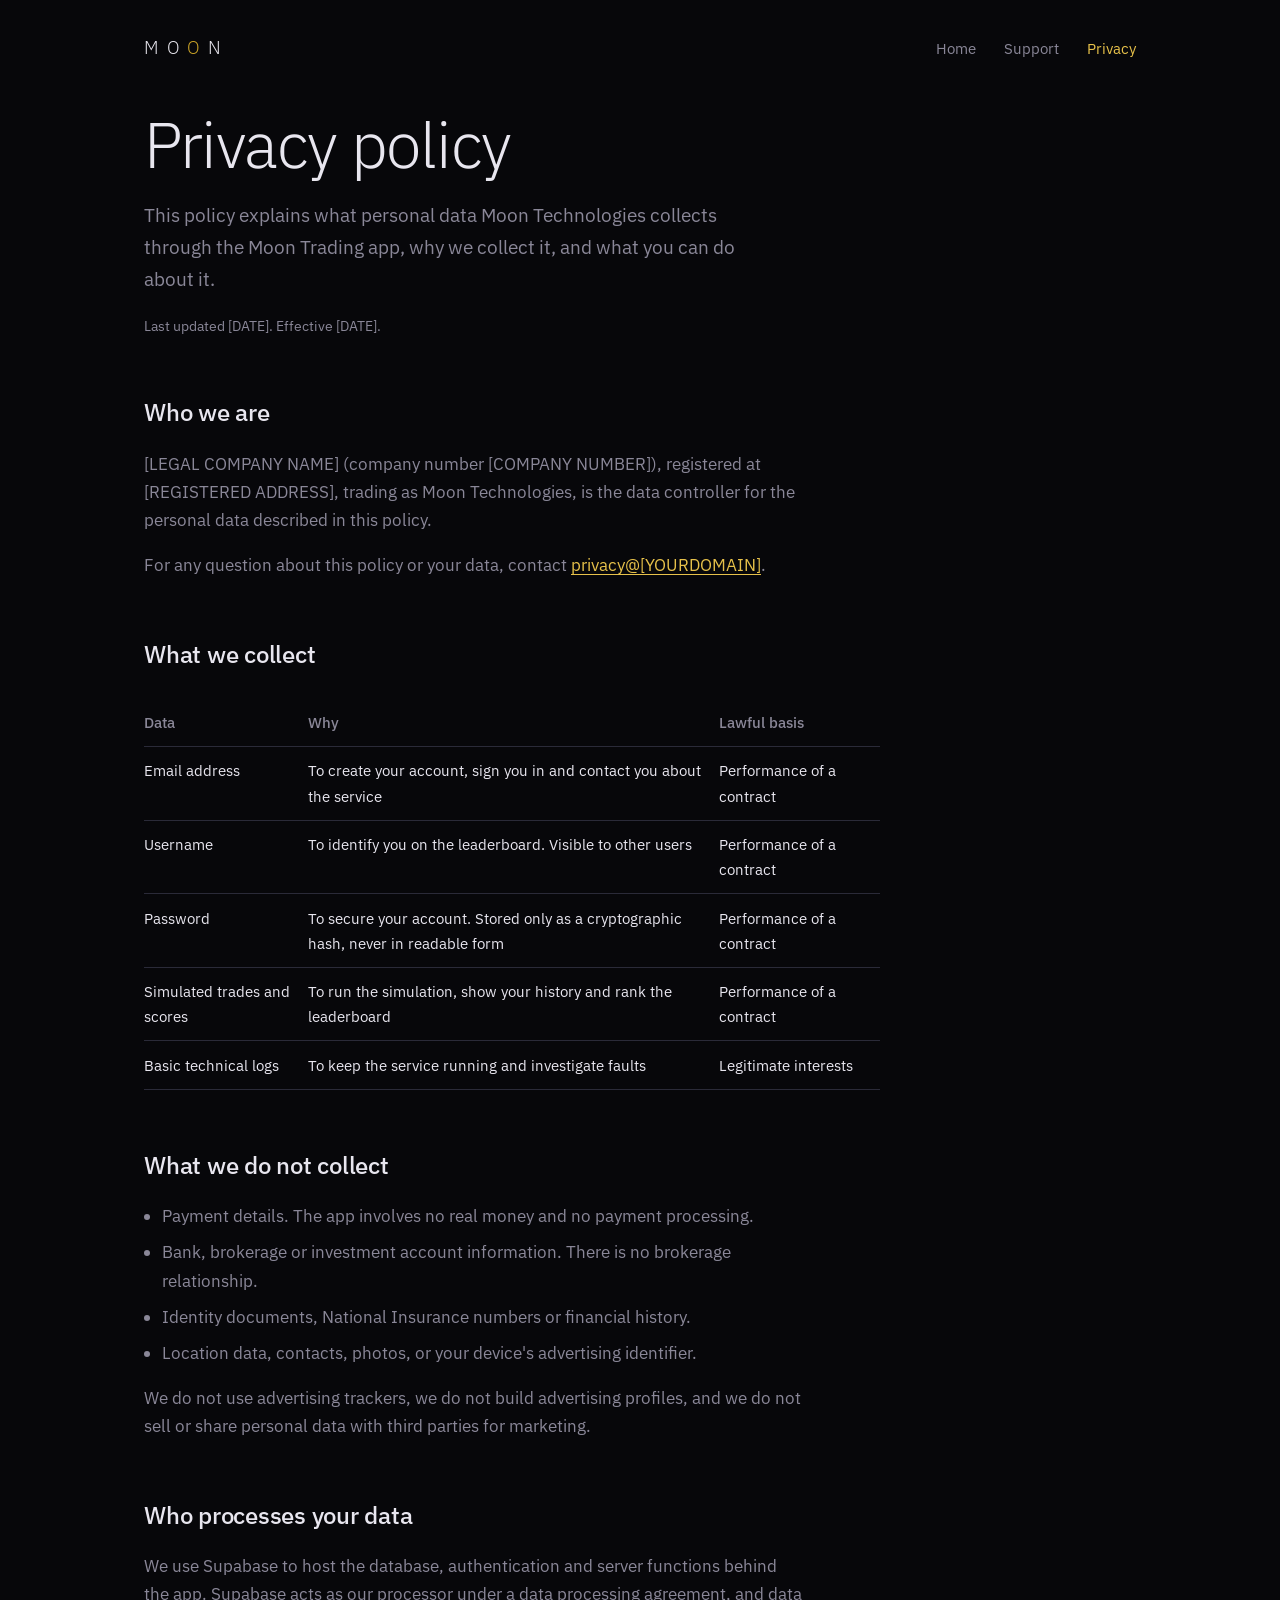
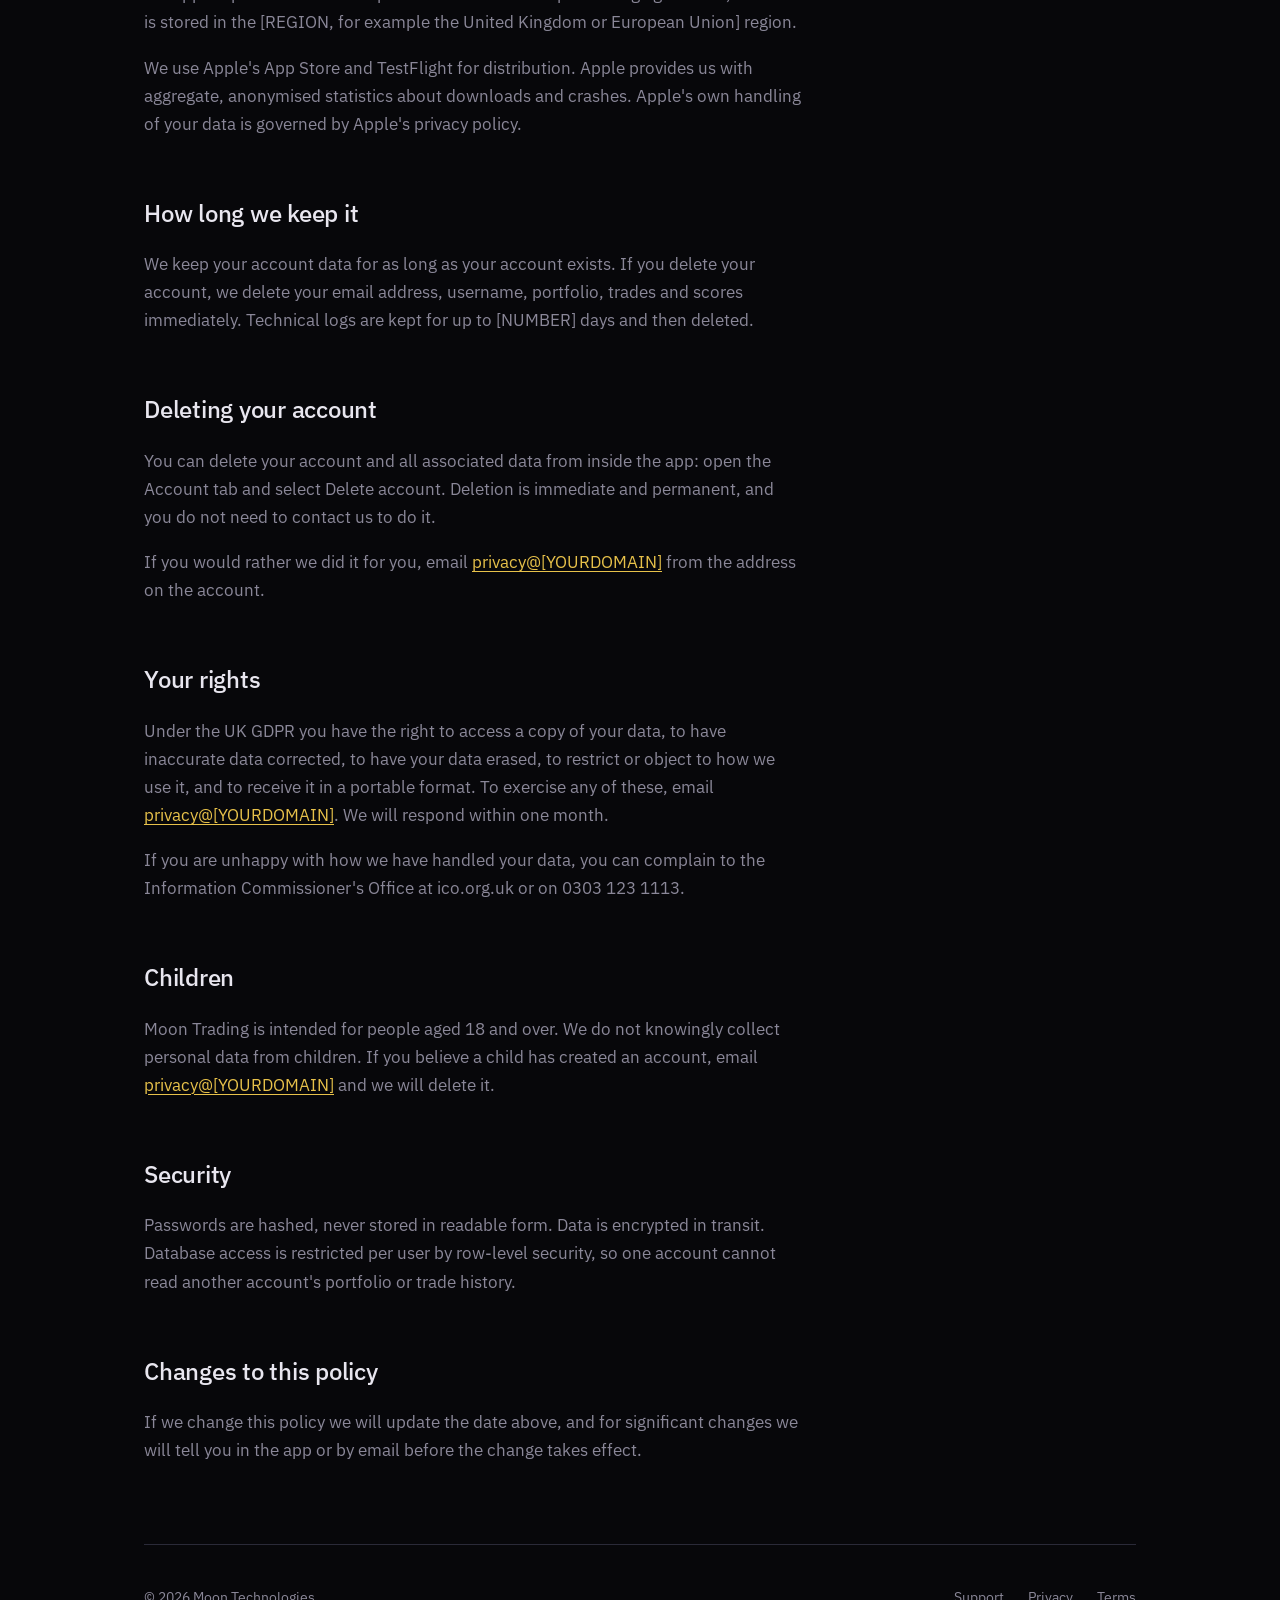
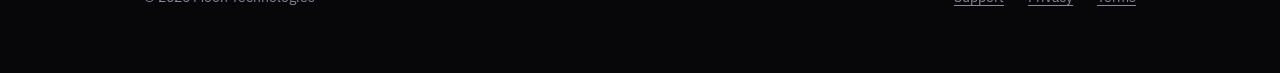
==== privacy.html @ 6a621fe6 "Add files via upload" ====
<!DOCTYPE html>
<html lang="en-GB">
<head>
<meta charset="utf-8">
<meta name="viewport" content="width=device-width, initial-scale=1">
<title>Privacy policy | Moon Technologies</title>
<meta name="description" content="How Moon Technologies collects, uses and stores personal data in the Moon Trading app.">
<link rel="preconnect" href="https://fonts.googleapis.com">
<link rel="preconnect" href="https://fonts.gstatic.com" crossorigin>
<link href="https://fonts.googleapis.com/css2?family=IBM+Plex+Mono:wght@400;600&family=IBM+Plex+Sans:wght@300;400;500;600&display=swap" rel="stylesheet">
<link rel="stylesheet" href="styles.css">
</head>
<body>
<div class="shell">

<header class="site">
  <a class="wordmark" href="/">MO<span>O</span>N</a>
  <nav class="site">
    <a href="/">Home</a>
    <a href="/support.html">Support</a>
    <a href="/privacy.html" aria-current="page">Privacy</a>
  </nav>
</header>

<main class="legal">
  <h1>Privacy policy</h1>
  <p class="lead">This policy explains what personal data Moon Technologies collects through the Moon Trading app, why we collect it, and what you can do about it.</p>
  <p class="small">Last updated [DATE]. Effective [DATE].</p>

  <h2>Who we are</h2>
  <p>[LEGAL COMPANY NAME] (company number [COMPANY NUMBER]), registered at [REGISTERED ADDRESS], trading as Moon Technologies, is the data controller for the personal data described in this policy.</p>
  <p>For any question about this policy or your data, contact <a href="mailto:privacy@[YOURDOMAIN]">privacy@[YOURDOMAIN]</a>.</p>

  <h2>What we collect</h2>
  <table class="data">
    <thead><tr><th scope="col">Data</th><th scope="col">Why</th><th scope="col">Lawful basis</th></tr></thead>
    <tbody>
      <tr><td>Email address</td><td>To create your account, sign you in and contact you about the service</td><td>Performance of a contract</td></tr>
      <tr><td>Username</td><td>To identify you on the leaderboard. Visible to other users</td><td>Performance of a contract</td></tr>
      <tr><td>Password</td><td>To secure your account. Stored only as a cryptographic hash, never in readable form</td><td>Performance of a contract</td></tr>
      <tr><td>Simulated trades and scores</td><td>To run the simulation, show your history and rank the leaderboard</td><td>Performance of a contract</td></tr>
      <tr><td>Basic technical logs</td><td>To keep the service running and investigate faults</td><td>Legitimate interests</td></tr>
    </tbody>
  </table>

  <h2>What we do not collect</h2>
  <ul>
    <li>Payment details. The app involves no real money and no payment processing.</li>
    <li>Bank, brokerage or investment account information. There is no brokerage relationship.</li>
    <li>Identity documents, National Insurance numbers or financial history.</li>
    <li>Location data, contacts, photos, or your device's advertising identifier.</li>
  </ul>
  <p>We do not use advertising trackers, we do not build advertising profiles, and we do not sell or share personal data with third parties for marketing.</p>

  <h2>Who processes your data</h2>
  <p>We use Supabase to host the database, authentication and server functions behind the app. Supabase acts as our processor under a data processing agreement, and data is stored in the [REGION, for example the United Kingdom or European Union] region.</p>
  <p>We use Apple's App Store and TestFlight for distribution. Apple provides us with aggregate, anonymised statistics about downloads and crashes. Apple's own handling of your data is governed by Apple's privacy policy.</p>

  <h2>How long we keep it</h2>
  <p>We keep your account data for as long as your account exists. If you delete your account, we delete your email address, username, portfolio, trades and scores immediately. Technical logs are kept for up to [NUMBER] days and then deleted.</p>

  <h2>Deleting your account</h2>
  <p>You can delete your account and all associated data from inside the app: open the Account tab and select Delete account. Deletion is immediate and permanent, and you do not need to contact us to do it.</p>
  <p>If you would rather we did it for you, email <a href="mailto:privacy@[YOURDOMAIN]">privacy@[YOURDOMAIN]</a> from the address on the account.</p>

  <h2>Your rights</h2>
  <p>Under the UK GDPR you have the right to access a copy of your data, to have inaccurate data corrected, to have your data erased, to restrict or object to how we use it, and to receive it in a portable format. To exercise any of these, email <a href="mailto:privacy@[YOURDOMAIN]">privacy@[YOURDOMAIN]</a>. We will respond within one month.</p>
  <p>If you are unhappy with how we have handled your data, you can complain to the Information Commissioner's Office at ico.org.uk or on 0303 123 1113.</p>

  <h2>Children</h2>
  <p>Moon Trading is intended for people aged 18 and over. We do not knowingly collect personal data from children. If you believe a child has created an account, email <a href="mailto:privacy@[YOURDOMAIN]">privacy@[YOURDOMAIN]</a> and we will delete it.</p>

  <h2>Security</h2>
  <p>Passwords are hashed, never stored in readable form. Data is encrypted in transit. Database access is restricted per user by row-level security, so one account cannot read another account's portfolio or trade history.</p>

  <h2>Changes to this policy</h2>
  <p>If we change this policy we will update the date above, and for significant changes we will tell you in the app or by email before the change takes effect.</p>
</main>

<footer class="site">
  <div>&copy; 2026 Moon Technologies</div>
  <nav>
    <a href="/support.html">Support</a>
    <a href="/privacy.html">Privacy</a>
    <a href="/terms.html">Terms</a>
  </nav>
</footer>

</div>
</body>
</html>
---- styles.css ----
:root {
  --void: #07070A;
  --crust: #101018;
  --regolith: #1A1A24;
  --rim: #2A2A38;
  --dust: #8A8798;
  --chalk: #E8E6EF;
  --gold: #C9A227;
  --gold-bright: #E7C14A;
  --warning: #B5482F;
  --measure: 66ch;
}

*, *::before, *::after { box-sizing: border-box; }

html { -webkit-text-size-adjust: 100%; }

body {
  margin: 0;
  background: var(--void);
  color: var(--chalk);
  font-family: 'IBM Plex Sans', system-ui, sans-serif;
  font-size: 17px;
  line-height: 1.65;
  -webkit-font-smoothing: antialiased;
}

.shell { width: min(100% - 3rem, 62rem); margin-inline: auto; }

a { color: var(--gold-bright); text-decoration-thickness: 1px; text-underline-offset: 3px; }
a:hover { color: var(--chalk); }
a:focus-visible, button:focus-visible, input:focus-visible {
  outline: 2px solid var(--gold-bright);
  outline-offset: 3px;
}

header.site {
  display: flex;
  align-items: baseline;
  justify-content: space-between;
  gap: 2rem;
  padding: 2rem 0 3rem;
  flex-wrap: wrap;
}

.wordmark {
  font-weight: 300;
  font-size: 1.15rem;
  letter-spacing: 0.42em;
  color: var(--chalk);
  text-decoration: none;
}
.wordmark span { color: var(--gold); }

nav.site { display: flex; gap: 1.75rem; font-size: 0.95rem; }
nav.site a { color: var(--dust); text-decoration: none; }
nav.site a:hover, nav.site a[aria-current='page'] { color: var(--gold-bright); }

h1 {
  font-weight: 300;
  font-size: clamp(2.4rem, 6vw, 4rem);
  line-height: 1.08;
  letter-spacing: -0.02em;
  margin: 0 0 1.25rem;
  max-width: 18ch;
}

h2 {
  font-weight: 500;
  font-size: 1.5rem;
  letter-spacing: -0.01em;
  margin: 3.5rem 0 1rem;
  max-width: 30ch;
}

h3 { font-weight: 600; font-size: 1.05rem; margin: 2rem 0 0.5rem; }

p, li { max-width: var(--measure); color: var(--chalk); }
p.lead { font-size: 1.2rem; color: var(--dust); max-width: 54ch; }
.muted { color: var(--dust); }
.small { font-size: 0.9rem; }

.demo {
  display: grid;
  grid-template-columns: minmax(0, 15rem) minmax(0, 1fr);
  gap: 3rem;
  align-items: center;
  padding: 3rem 0 3.5rem;
  border-top: 1px solid var(--rim);
  border-bottom: 1px solid var(--rim);
  margin: 3rem 0;
}
@media (max-width: 44rem) { .demo { grid-template-columns: 1fr; gap: 2rem; } }

.disc-wrap { position: relative; width: 100%; max-width: 15rem; }
.disc-readout {
  position: absolute; inset: 0;
  display: grid; place-content: center;
  font-family: 'IBM Plex Mono', ui-monospace, monospace;
  color: var(--void);
  pointer-events: none;
}
.disc-score { font-size: 2.9rem; font-weight: 600; line-height: 1; }
.disc-unit { font-size: 0.7rem; opacity: 0.6; text-align: center; margin-top: 0.2rem; }

.verdict { font-size: 1.35rem; font-weight: 400; margin: 0 0 0.5rem; }
.reason { color: var(--dust); margin: 0 0 1.75rem; max-width: 44ch; }

label.control { display: block; color: var(--dust); font-size: 0.95rem; margin-bottom: 0.6rem; }
label.control b { color: var(--chalk); font-family: 'IBM Plex Mono', monospace; font-weight: 600; }

input[type='range'] {
  width: min(100%, 26rem);
  accent-color: var(--gold);
  height: 1.75rem;
}

.facts { display: grid; gap: 2.5rem; grid-template-columns: repeat(auto-fit, minmax(15rem, 1fr)); margin: 2.5rem 0; }
.facts p { margin: 0.35rem 0 0; color: var(--dust); font-size: 0.97rem; }
.facts h3 { margin: 0; color: var(--chalk); }

dl.meta { display: grid; grid-template-columns: max-content 1fr; gap: 0.5rem 2rem; margin: 1.5rem 0; }
dl.meta dt { color: var(--dust); }
dl.meta dd { margin: 0; font-family: 'IBM Plex Mono', monospace; font-size: 0.95rem; }

table.data { border-collapse: collapse; width: 100%; max-width: 46rem; margin: 1.5rem 0; font-size: 0.95rem; }
table.data th, table.data td { text-align: left; padding: 0.7rem 1rem 0.7rem 0; border-bottom: 1px solid var(--rim); vertical-align: top; }
table.data th { color: var(--dust); font-weight: 500; }

.callout {
  border-left: 2px solid var(--gold);
  padding: 0.25rem 0 0.25rem 1.25rem;
  margin: 2rem 0;
}

footer.site {
  border-top: 1px solid var(--rim);
  margin-top: 5rem;
  padding: 2.5rem 0 4rem;
  color: var(--dust);
  font-size: 0.9rem;
  display: flex;
  justify-content: space-between;
  gap: 2rem;
  flex-wrap: wrap;
}
footer.site a { color: var(--dust); }
footer.site nav { display: flex; gap: 1.5rem; }

.legal p, .legal li { color: var(--dust); }
.legal h2 { color: var(--chalk); }
.legal ul { padding-left: 1.1rem; }
.legal li { margin-bottom: 0.5rem; }

@media (prefers-reduced-motion: reduce) {
  * { transition: none !important; animation: none !important; }
}
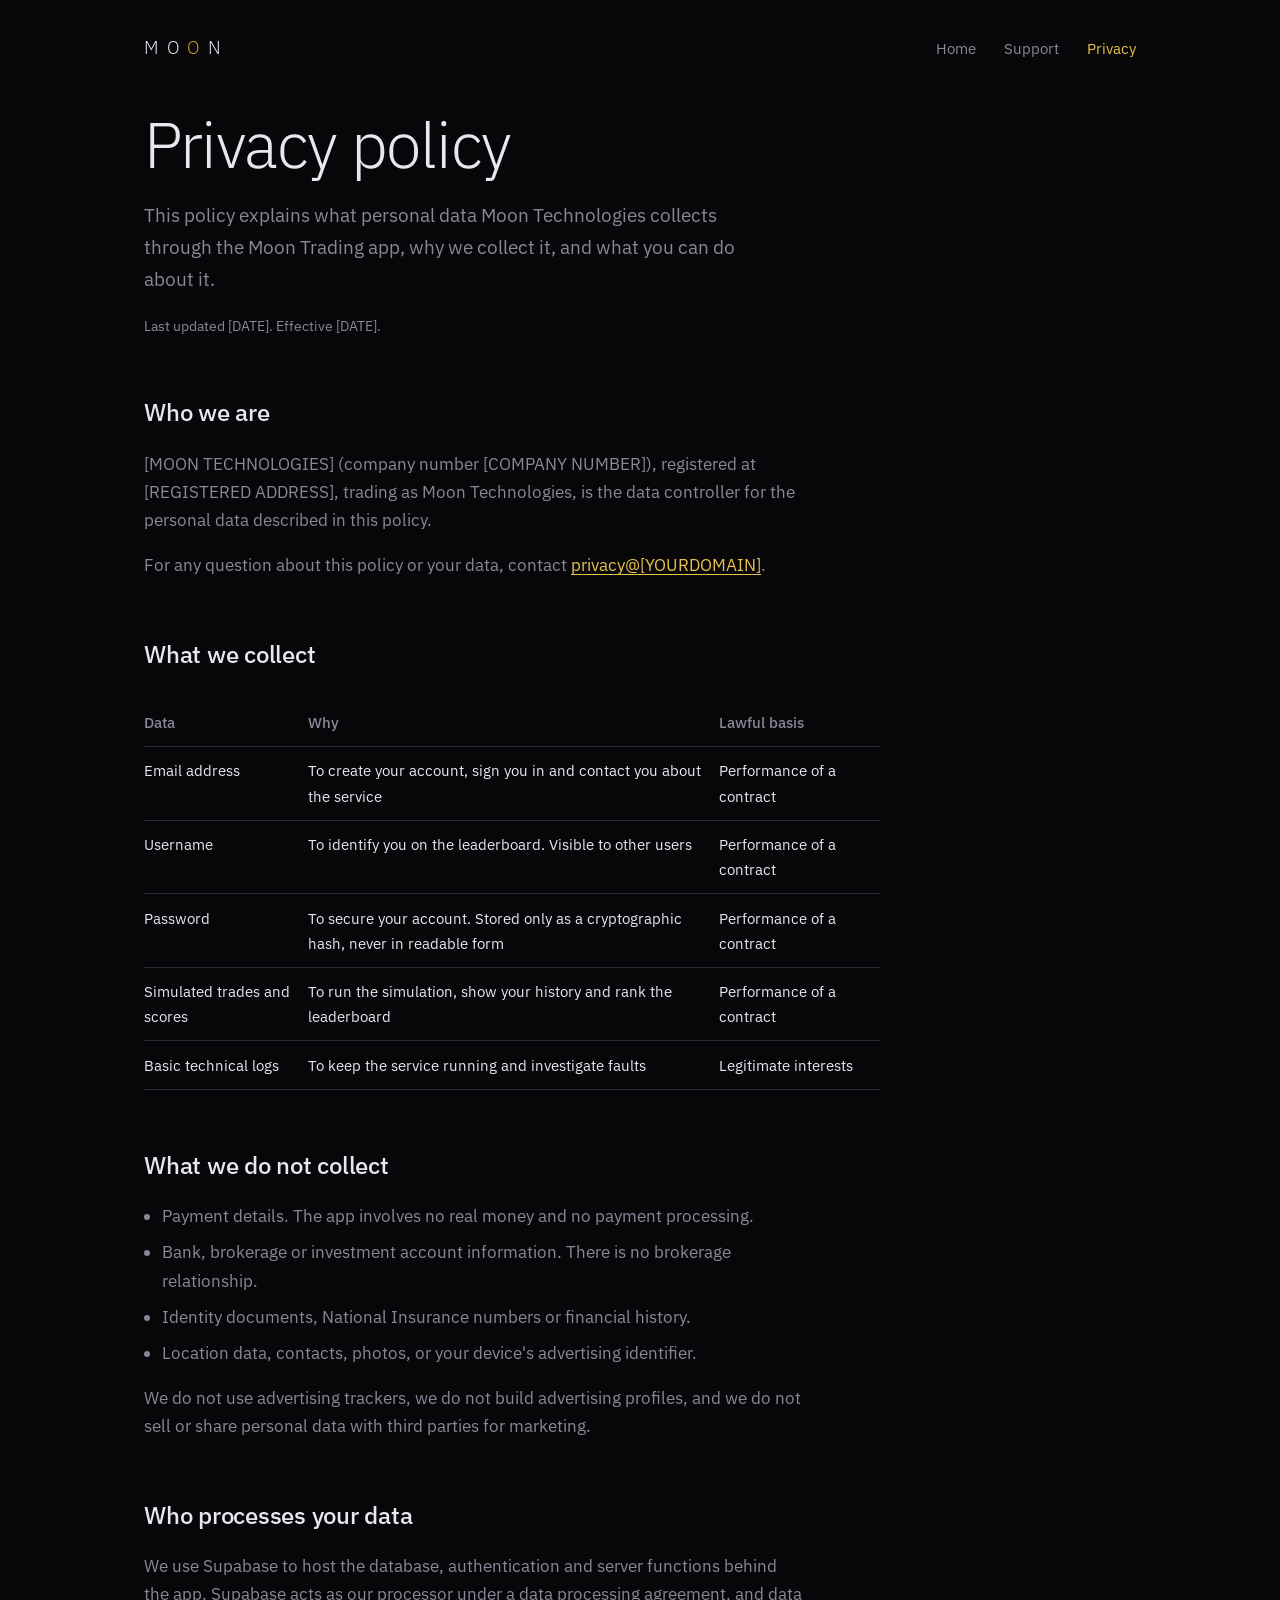
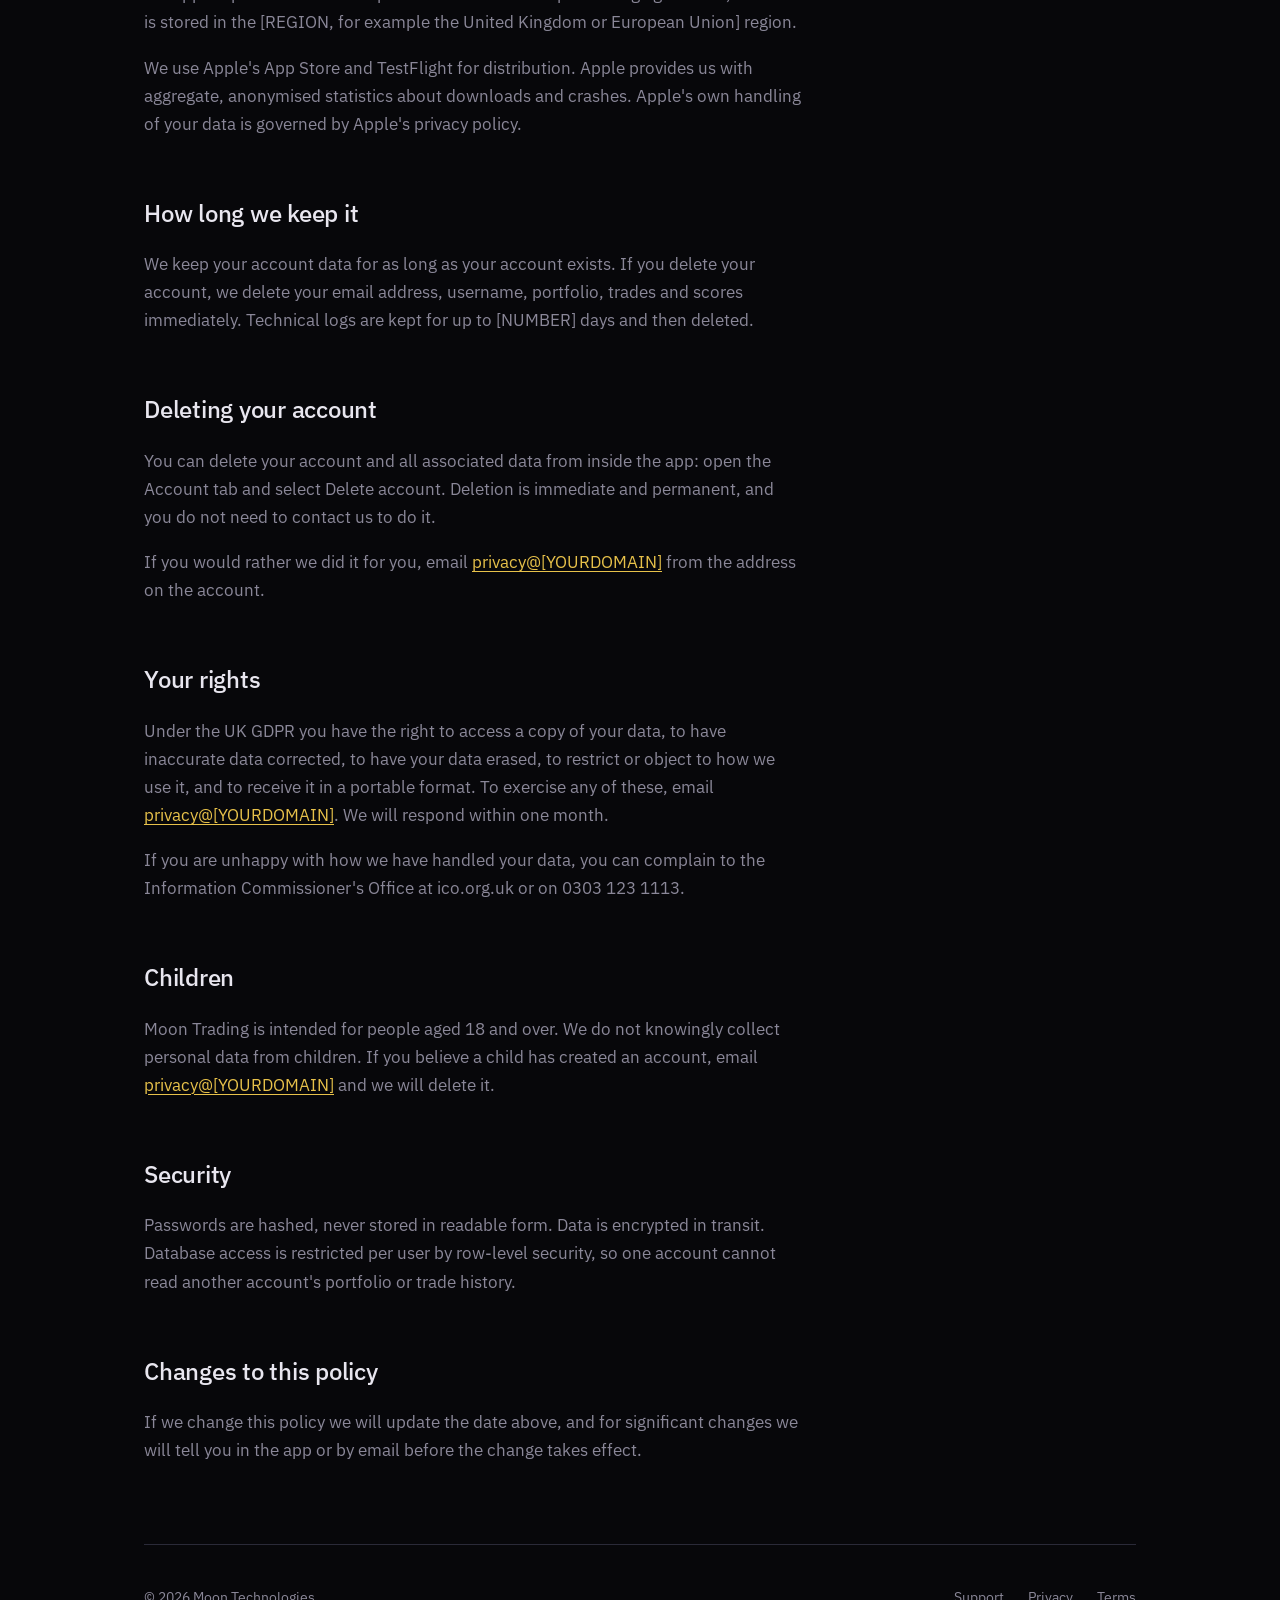
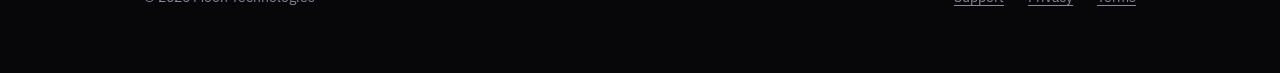
==== commit 122314e5: "Update legal company name in privacy policy" ====
--- a/privacy.html
+++ b/privacy.html
@@ -28,7 +28,7 @@
   <p class="small">Last updated [DATE]. Effective [DATE].</p>
 
   <h2>Who we are</h2>
-  <p>[LEGAL COMPANY NAME] (company number [COMPANY NUMBER]), registered at [REGISTERED ADDRESS], trading as Moon Technologies, is the data controller for the personal data described in this policy.</p>
+  <p>[MOON TECHNOLOGIES] (company number [COMPANY NUMBER]), registered at [REGISTERED ADDRESS], trading as Moon Technologies, is the data controller for the personal data described in this policy.</p>
   <p>For any question about this policy or your data, contact <a href="mailto:privacy@[YOURDOMAIN]">privacy@[YOURDOMAIN]</a>.</p>
 
   <h2>What we collect</h2>
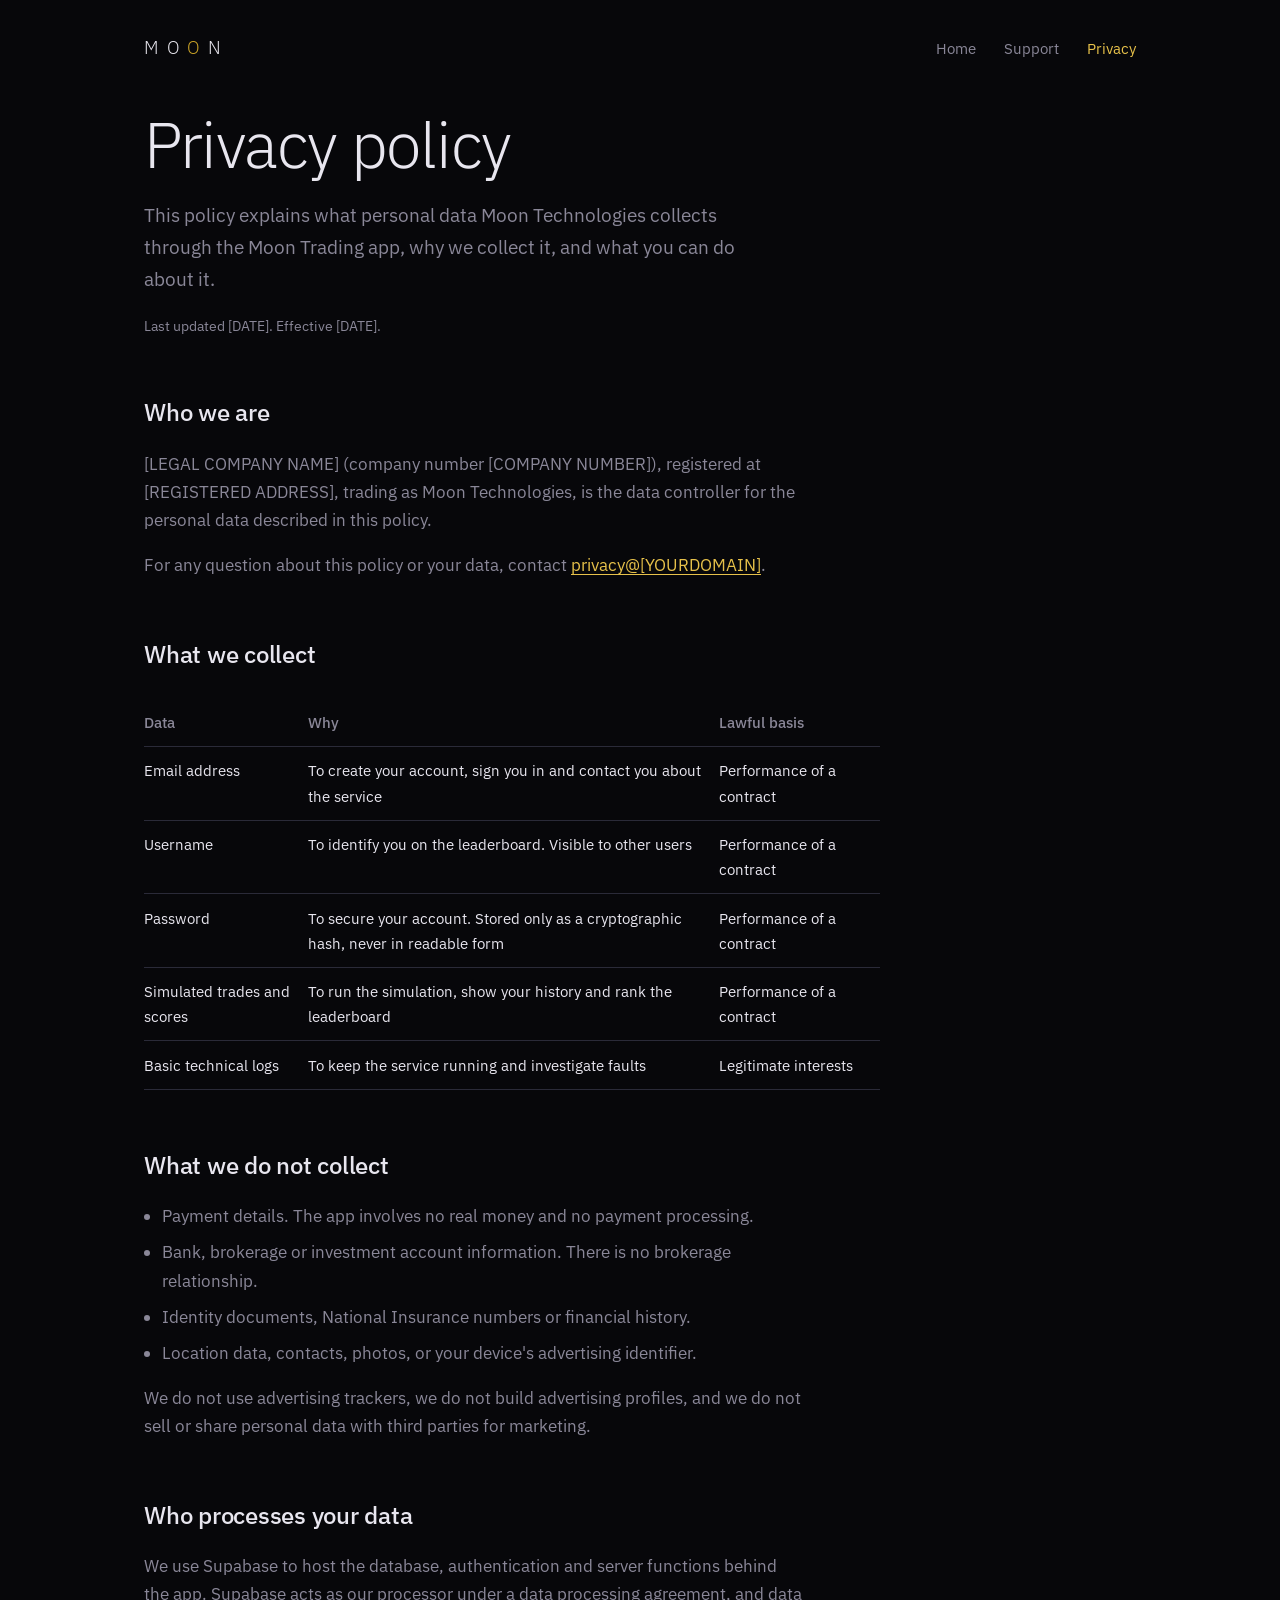
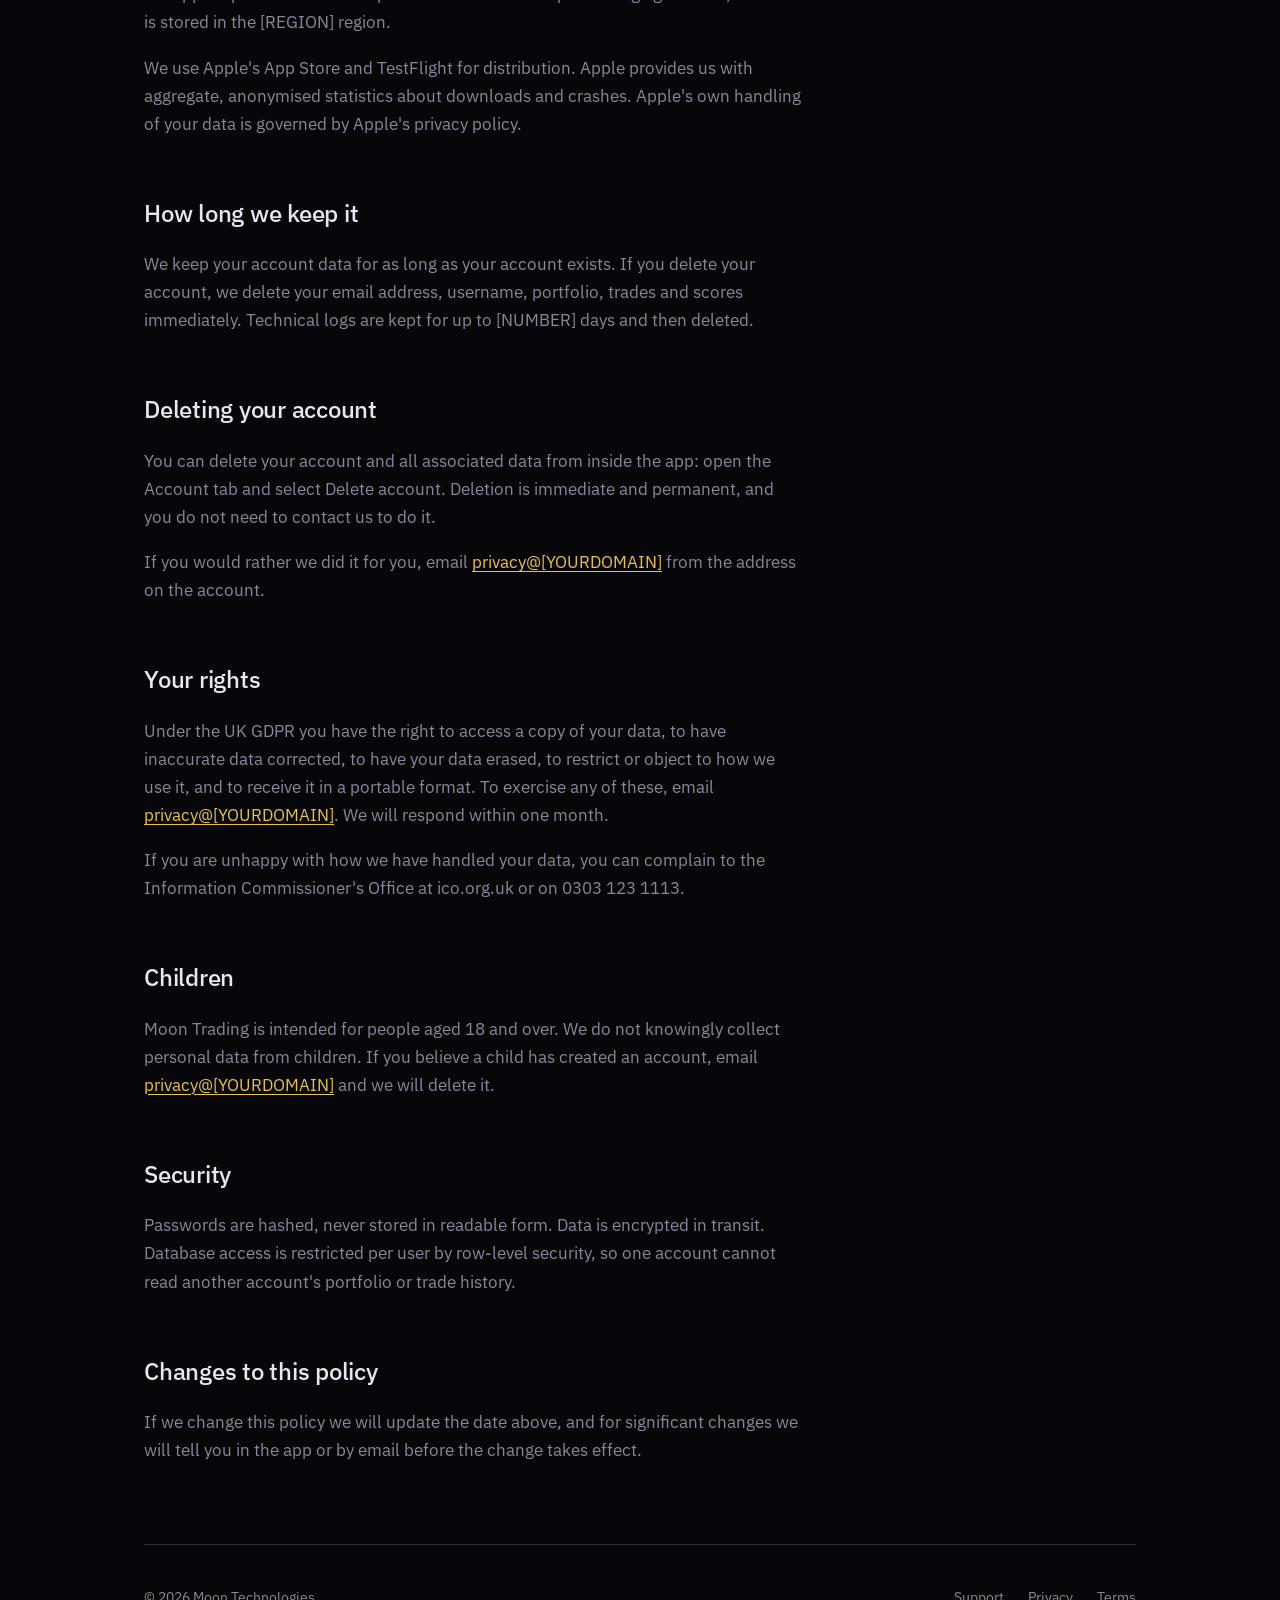
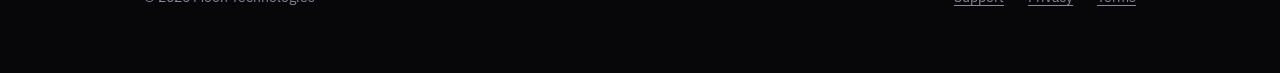
==== commit cf1de449: "Update links and company information in privacy.html" ====
--- a/privacy.html
+++ b/privacy.html
@@ -14,11 +14,11 @@
 <div class="shell">
 
 <header class="site">
-  <a class="wordmark" href="/">MO<span>O</span>N</a>
+  <a class="wordmark" href="index.html">MO<span>O</span>N</a>
   <nav class="site">
-    <a href="/">Home</a>
-    <a href="/support.html">Support</a>
-    <a href="/privacy.html" aria-current="page">Privacy</a>
+    <a href="index.html">Home</a>
+    <a href="support.html">Support</a>
+    <a href="privacy.html" aria-current="page">Privacy</a>
   </nav>
 </header>
 
@@ -28,7 +28,7 @@
   <p class="small">Last updated [DATE]. Effective [DATE].</p>
 
   <h2>Who we are</h2>
-  <p>[MOON TECHNOLOGIES] (company number [COMPANY NUMBER]), registered at [REGISTERED ADDRESS], trading as Moon Technologies, is the data controller for the personal data described in this policy.</p>
+  <p>[LEGAL COMPANY NAME] (company number [COMPANY NUMBER]), registered at [REGISTERED ADDRESS], trading as Moon Technologies, is the data controller for the personal data described in this policy.</p>
   <p>For any question about this policy or your data, contact <a href="mailto:privacy@[YOURDOMAIN]">privacy@[YOURDOMAIN]</a>.</p>
 
   <h2>What we collect</h2>
@@ -53,7 +53,7 @@
   <p>We do not use advertising trackers, we do not build advertising profiles, and we do not sell or share personal data with third parties for marketing.</p>
 
   <h2>Who processes your data</h2>
-  <p>We use Supabase to host the database, authentication and server functions behind the app. Supabase acts as our processor under a data processing agreement, and data is stored in the [REGION, for example the United Kingdom or European Union] region.</p>
+  <p>We use Supabase to host the database, authentication and server functions behind the app. Supabase acts as our processor under a data processing agreement, and data is stored in the [REGION] region.</p>
   <p>We use Apple's App Store and TestFlight for distribution. Apple provides us with aggregate, anonymised statistics about downloads and crashes. Apple's own handling of your data is governed by Apple's privacy policy.</p>
 
   <h2>How long we keep it</h2>
@@ -80,9 +80,9 @@
 <footer class="site">
   <div>&copy; 2026 Moon Technologies</div>
   <nav>
-    <a href="/support.html">Support</a>
-    <a href="/privacy.html">Privacy</a>
-    <a href="/terms.html">Terms</a>
+    <a href="support.html">Support</a>
+    <a href="privacy.html">Privacy</a>
+    <a href="terms.html">Terms</a>
   </nav>
 </footer>
 
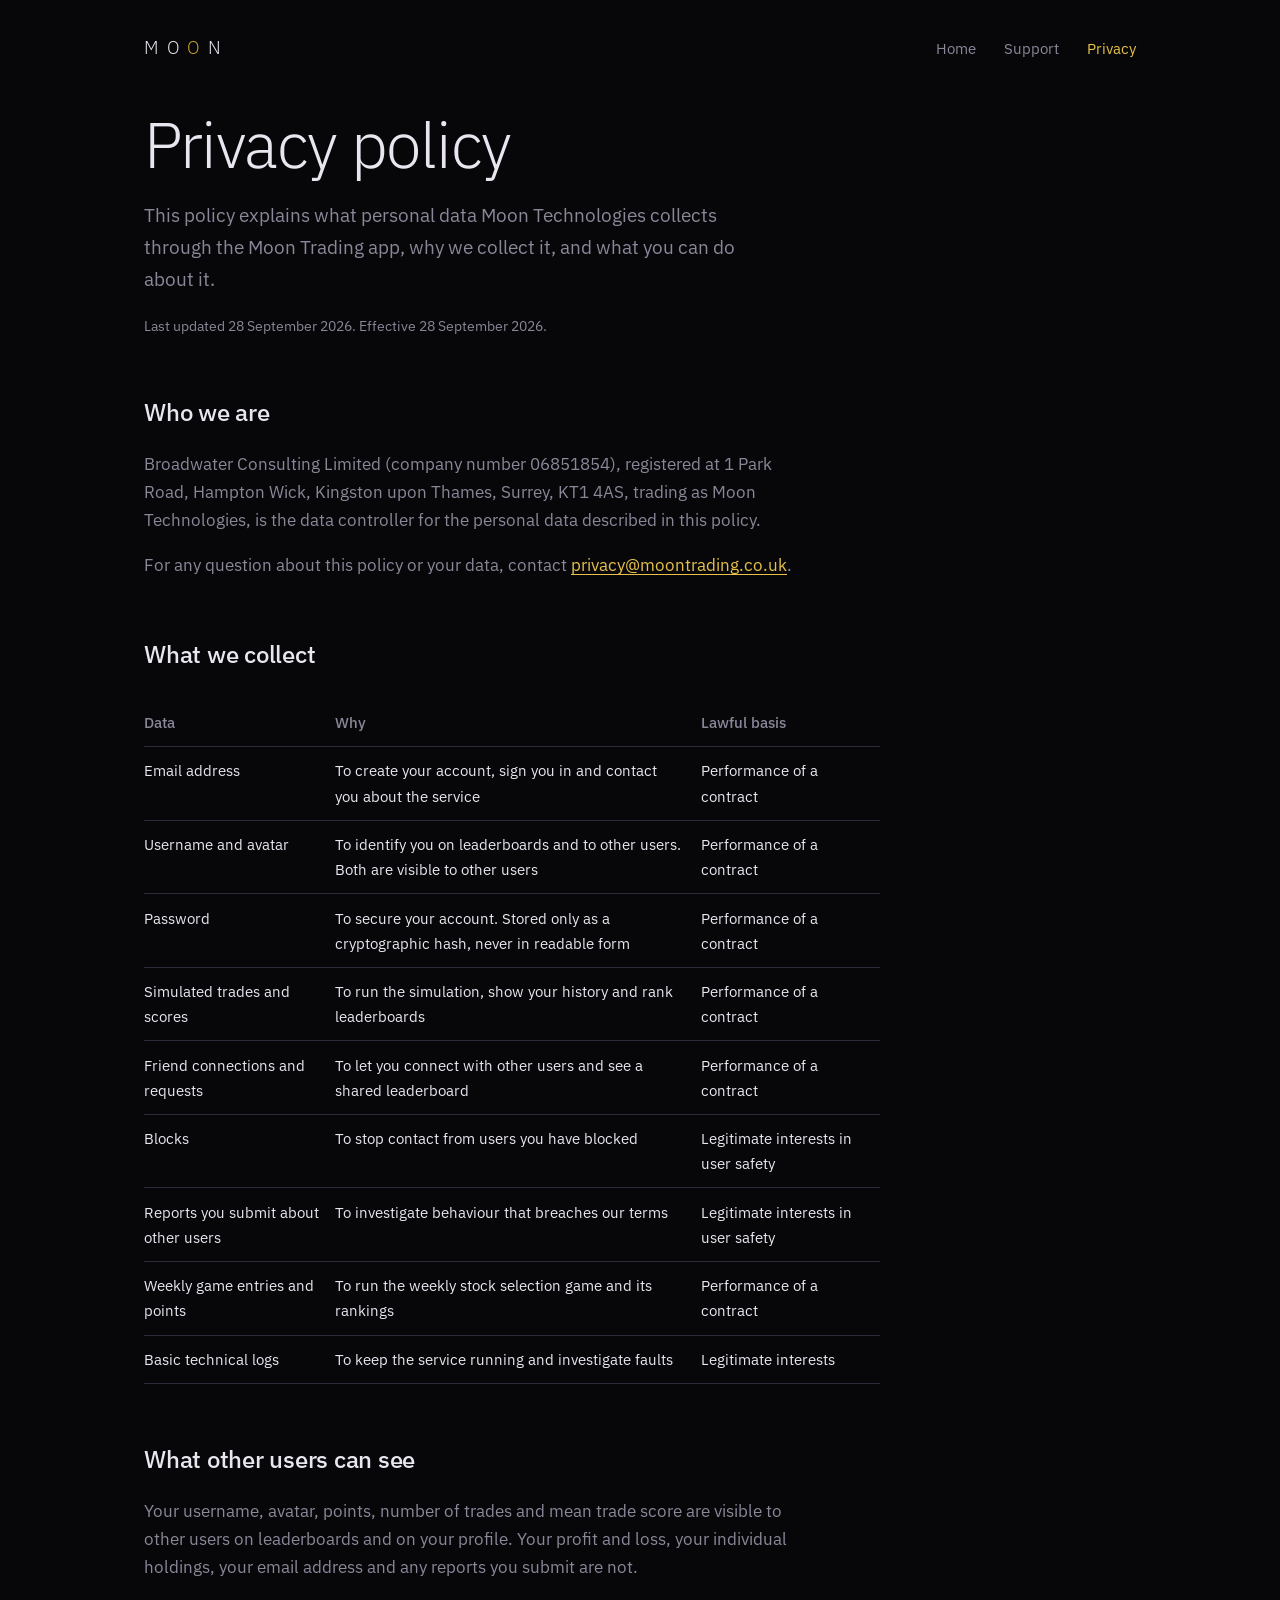
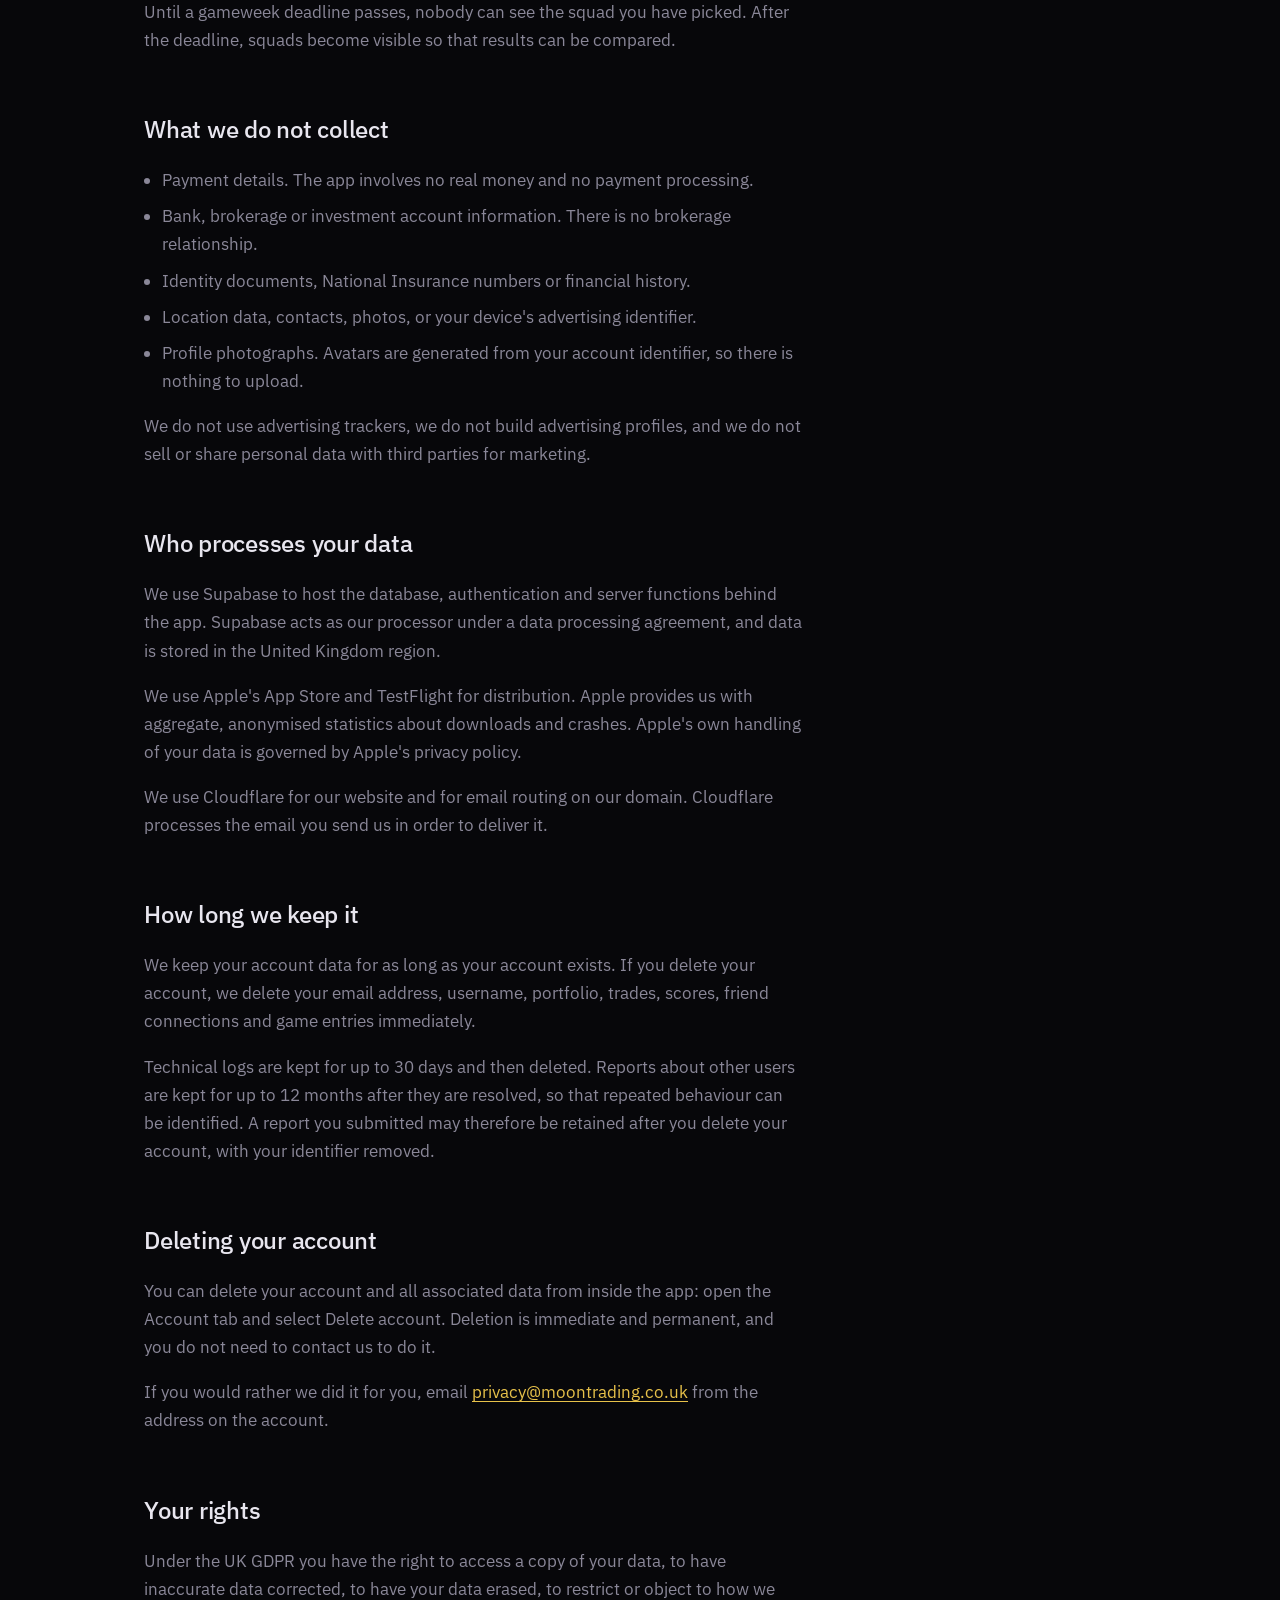
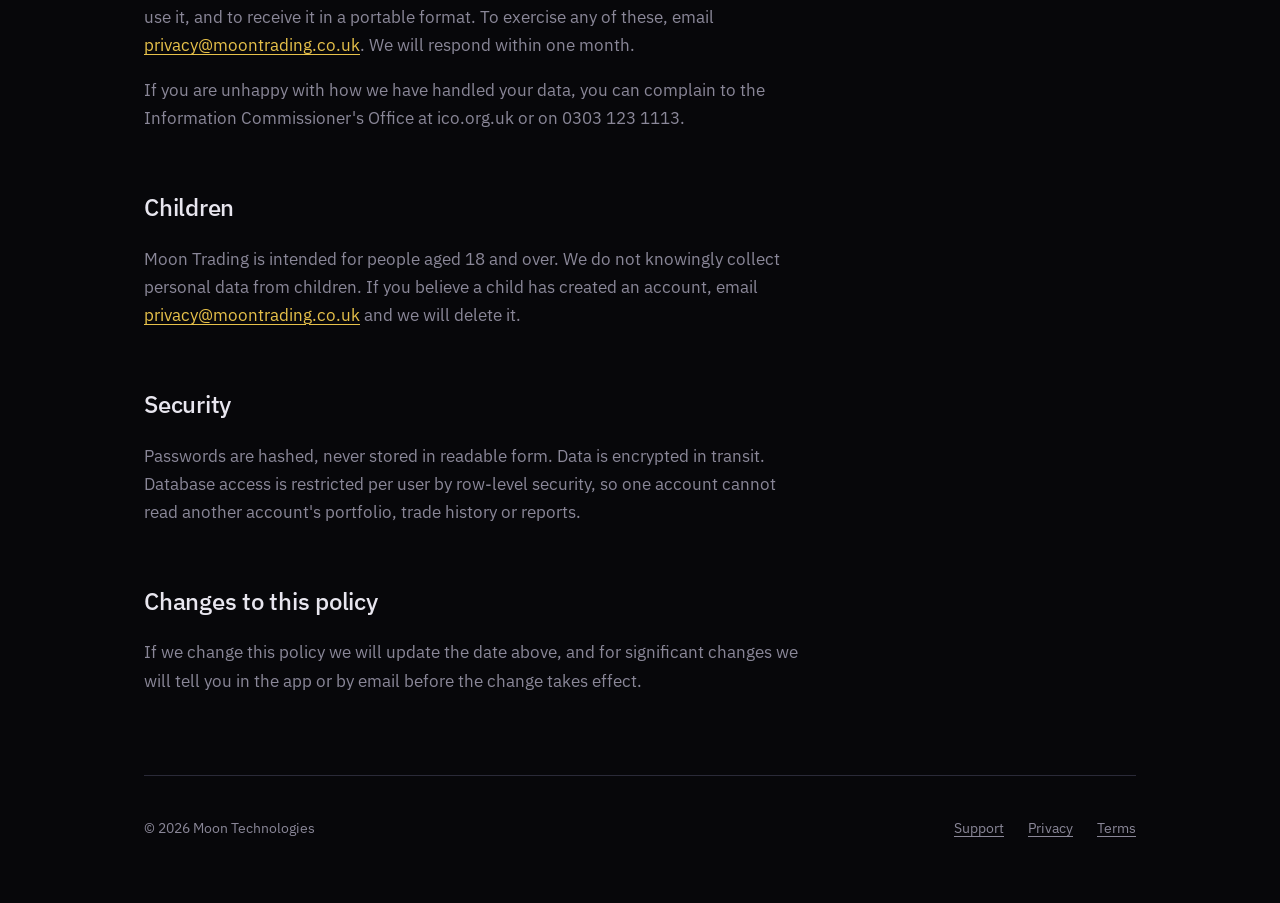
==== commit b86ae5bf: "Update privacy policy with current details" ====
--- a/privacy.html
+++ b/privacy.html
@@ -25,23 +25,31 @@
 <main class="legal">
   <h1>Privacy policy</h1>
   <p class="lead">This policy explains what personal data Moon Technologies collects through the Moon Trading app, why we collect it, and what you can do about it.</p>
-  <p class="small">Last updated [DATE]. Effective [DATE].</p>
+  <p class="small">Last updated 28 September 2026. Effective 28 September 2026.</p>
 
   <h2>Who we are</h2>
-  <p>[LEGAL COMPANY NAME] (company number [COMPANY NUMBER]), registered at [REGISTERED ADDRESS], trading as Moon Technologies, is the data controller for the personal data described in this policy.</p>
-  <p>For any question about this policy or your data, contact <a href="mailto:privacy@[YOURDOMAIN]">privacy@[YOURDOMAIN]</a>.</p>
+  <p>Broadwater Consulting Limited (company number 06851854), registered at 1 Park Road, Hampton Wick, Kingston upon Thames, Surrey, KT1 4AS, trading as Moon Technologies, is the data controller for the personal data described in this policy.</p>
+  <p>For any question about this policy or your data, contact <a href="mailto:privacy@moontrading.co.uk">privacy@moontrading.co.uk</a>.</p>
 
   <h2>What we collect</h2>
   <table class="data">
     <thead><tr><th scope="col">Data</th><th scope="col">Why</th><th scope="col">Lawful basis</th></tr></thead>
     <tbody>
       <tr><td>Email address</td><td>To create your account, sign you in and contact you about the service</td><td>Performance of a contract</td></tr>
-      <tr><td>Username</td><td>To identify you on the leaderboard. Visible to other users</td><td>Performance of a contract</td></tr>
+      <tr><td>Username and avatar</td><td>To identify you on leaderboards and to other users. Both are visible to other users</td><td>Performance of a contract</td></tr>
       <tr><td>Password</td><td>To secure your account. Stored only as a cryptographic hash, never in readable form</td><td>Performance of a contract</td></tr>
-      <tr><td>Simulated trades and scores</td><td>To run the simulation, show your history and rank the leaderboard</td><td>Performance of a contract</td></tr>
+      <tr><td>Simulated trades and scores</td><td>To run the simulation, show your history and rank leaderboards</td><td>Performance of a contract</td></tr>
+      <tr><td>Friend connections and requests</td><td>To let you connect with other users and see a shared leaderboard</td><td>Performance of a contract</td></tr>
+      <tr><td>Blocks</td><td>To stop contact from users you have blocked</td><td>Legitimate interests in user safety</td></tr>
+      <tr><td>Reports you submit about other users</td><td>To investigate behaviour that breaches our terms</td><td>Legitimate interests in user safety</td></tr>
+      <tr><td>Weekly game entries and points</td><td>To run the weekly stock selection game and its rankings</td><td>Performance of a contract</td></tr>
       <tr><td>Basic technical logs</td><td>To keep the service running and investigate faults</td><td>Legitimate interests</td></tr>
     </tbody>
   </table>
+
+  <h2>What other users can see</h2>
+  <p>Your username, avatar, points, number of trades and mean trade score are visible to other users on leaderboards and on your profile. Your profit and loss, your individual holdings, your email address and any reports you submit are not.</p>
+  <p>Until a gameweek deadline passes, nobody can see the squad you have picked. After the deadline, squads become visible so that results can be compared.</p>
 
   <h2>What we do not collect</h2>
   <ul>
@@ -49,29 +57,32 @@
     <li>Bank, brokerage or investment account information. There is no brokerage relationship.</li>
     <li>Identity documents, National Insurance numbers or financial history.</li>
     <li>Location data, contacts, photos, or your device's advertising identifier.</li>
+    <li>Profile photographs. Avatars are generated from your account identifier, so there is nothing to upload.</li>
   </ul>
   <p>We do not use advertising trackers, we do not build advertising profiles, and we do not sell or share personal data with third parties for marketing.</p>
 
   <h2>Who processes your data</h2>
-  <p>We use Supabase to host the database, authentication and server functions behind the app. Supabase acts as our processor under a data processing agreement, and data is stored in the [REGION] region.</p>
+  <p>We use Supabase to host the database, authentication and server functions behind the app. Supabase acts as our processor under a data processing agreement, and data is stored in the United Kingdom region.</p>
   <p>We use Apple's App Store and TestFlight for distribution. Apple provides us with aggregate, anonymised statistics about downloads and crashes. Apple's own handling of your data is governed by Apple's privacy policy.</p>
+  <p>We use Cloudflare for our website and for email routing on our domain. Cloudflare processes the email you send us in order to deliver it.</p>
 
   <h2>How long we keep it</h2>
-  <p>We keep your account data for as long as your account exists. If you delete your account, we delete your email address, username, portfolio, trades and scores immediately. Technical logs are kept for up to [NUMBER] days and then deleted.</p>
+  <p>We keep your account data for as long as your account exists. If you delete your account, we delete your email address, username, portfolio, trades, scores, friend connections and game entries immediately.</p>
+  <p>Technical logs are kept for up to 30 days and then deleted. Reports about other users are kept for up to 12 months after they are resolved, so that repeated behaviour can be identified. A report you submitted may therefore be retained after you delete your account, with your identifier removed.</p>
 
   <h2>Deleting your account</h2>
   <p>You can delete your account and all associated data from inside the app: open the Account tab and select Delete account. Deletion is immediate and permanent, and you do not need to contact us to do it.</p>
-  <p>If you would rather we did it for you, email <a href="mailto:privacy@[YOURDOMAIN]">privacy@[YOURDOMAIN]</a> from the address on the account.</p>
+  <p>If you would rather we did it for you, email <a href="mailto:privacy@moontrading.co.uk">privacy@moontrading.co.uk</a> from the address on the account.</p>
 
   <h2>Your rights</h2>
-  <p>Under the UK GDPR you have the right to access a copy of your data, to have inaccurate data corrected, to have your data erased, to restrict or object to how we use it, and to receive it in a portable format. To exercise any of these, email <a href="mailto:privacy@[YOURDOMAIN]">privacy@[YOURDOMAIN]</a>. We will respond within one month.</p>
+  <p>Under the UK GDPR you have the right to access a copy of your data, to have inaccurate data corrected, to have your data erased, to restrict or object to how we use it, and to receive it in a portable format. To exercise any of these, email <a href="mailto:privacy@moontrading.co.uk">privacy@moontrading.co.uk</a>. We will respond within one month.</p>
   <p>If you are unhappy with how we have handled your data, you can complain to the Information Commissioner's Office at ico.org.uk or on 0303 123 1113.</p>
 
   <h2>Children</h2>
-  <p>Moon Trading is intended for people aged 18 and over. We do not knowingly collect personal data from children. If you believe a child has created an account, email <a href="mailto:privacy@[YOURDOMAIN]">privacy@[YOURDOMAIN]</a> and we will delete it.</p>
+  <p>Moon Trading is intended for people aged 18 and over. We do not knowingly collect personal data from children. If you believe a child has created an account, email <a href="mailto:privacy@moontrading.co.uk">privacy@moontrading.co.uk</a> and we will delete it.</p>
 
   <h2>Security</h2>
-  <p>Passwords are hashed, never stored in readable form. Data is encrypted in transit. Database access is restricted per user by row-level security, so one account cannot read another account's portfolio or trade history.</p>
+  <p>Passwords are hashed, never stored in readable form. Data is encrypted in transit. Database access is restricted per user by row-level security, so one account cannot read another account's portfolio, trade history or reports.</p>
 
   <h2>Changes to this policy</h2>
   <p>If we change this policy we will update the date above, and for significant changes we will tell you in the app or by email before the change takes effect.</p>
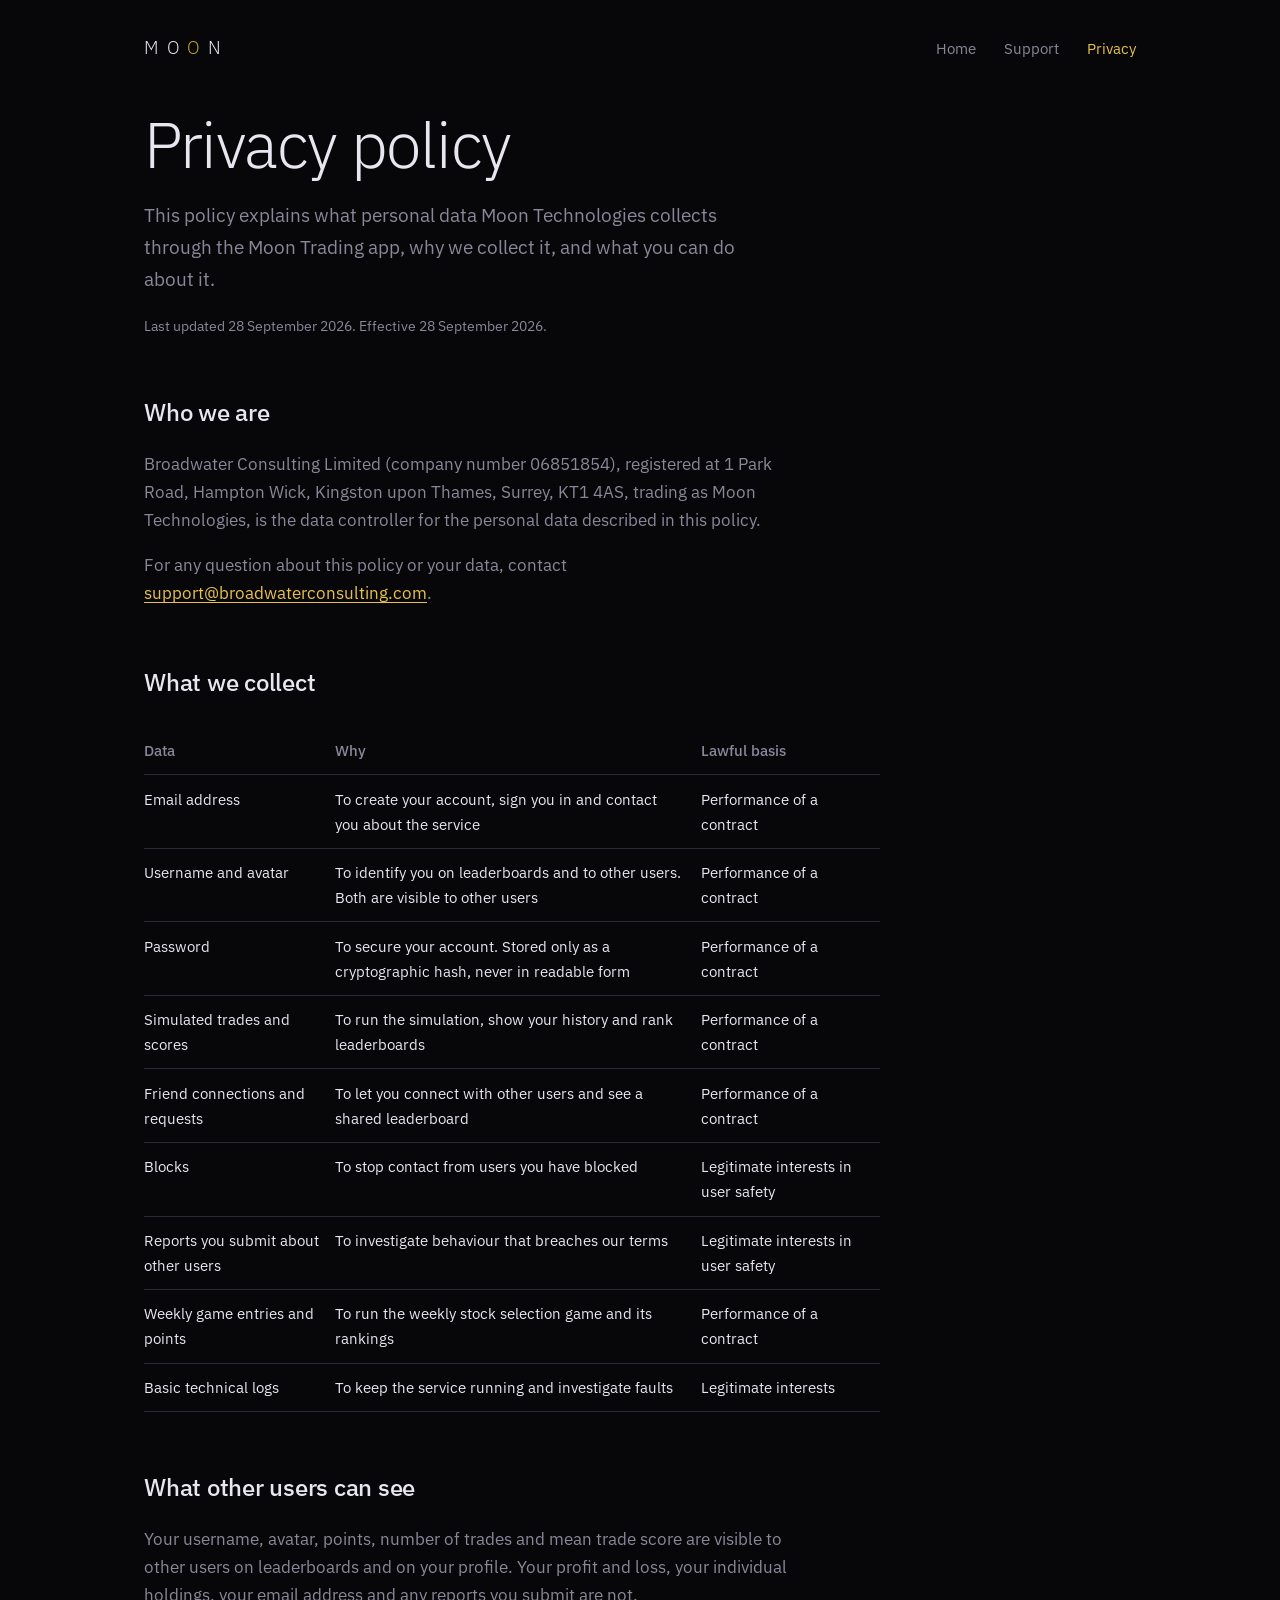
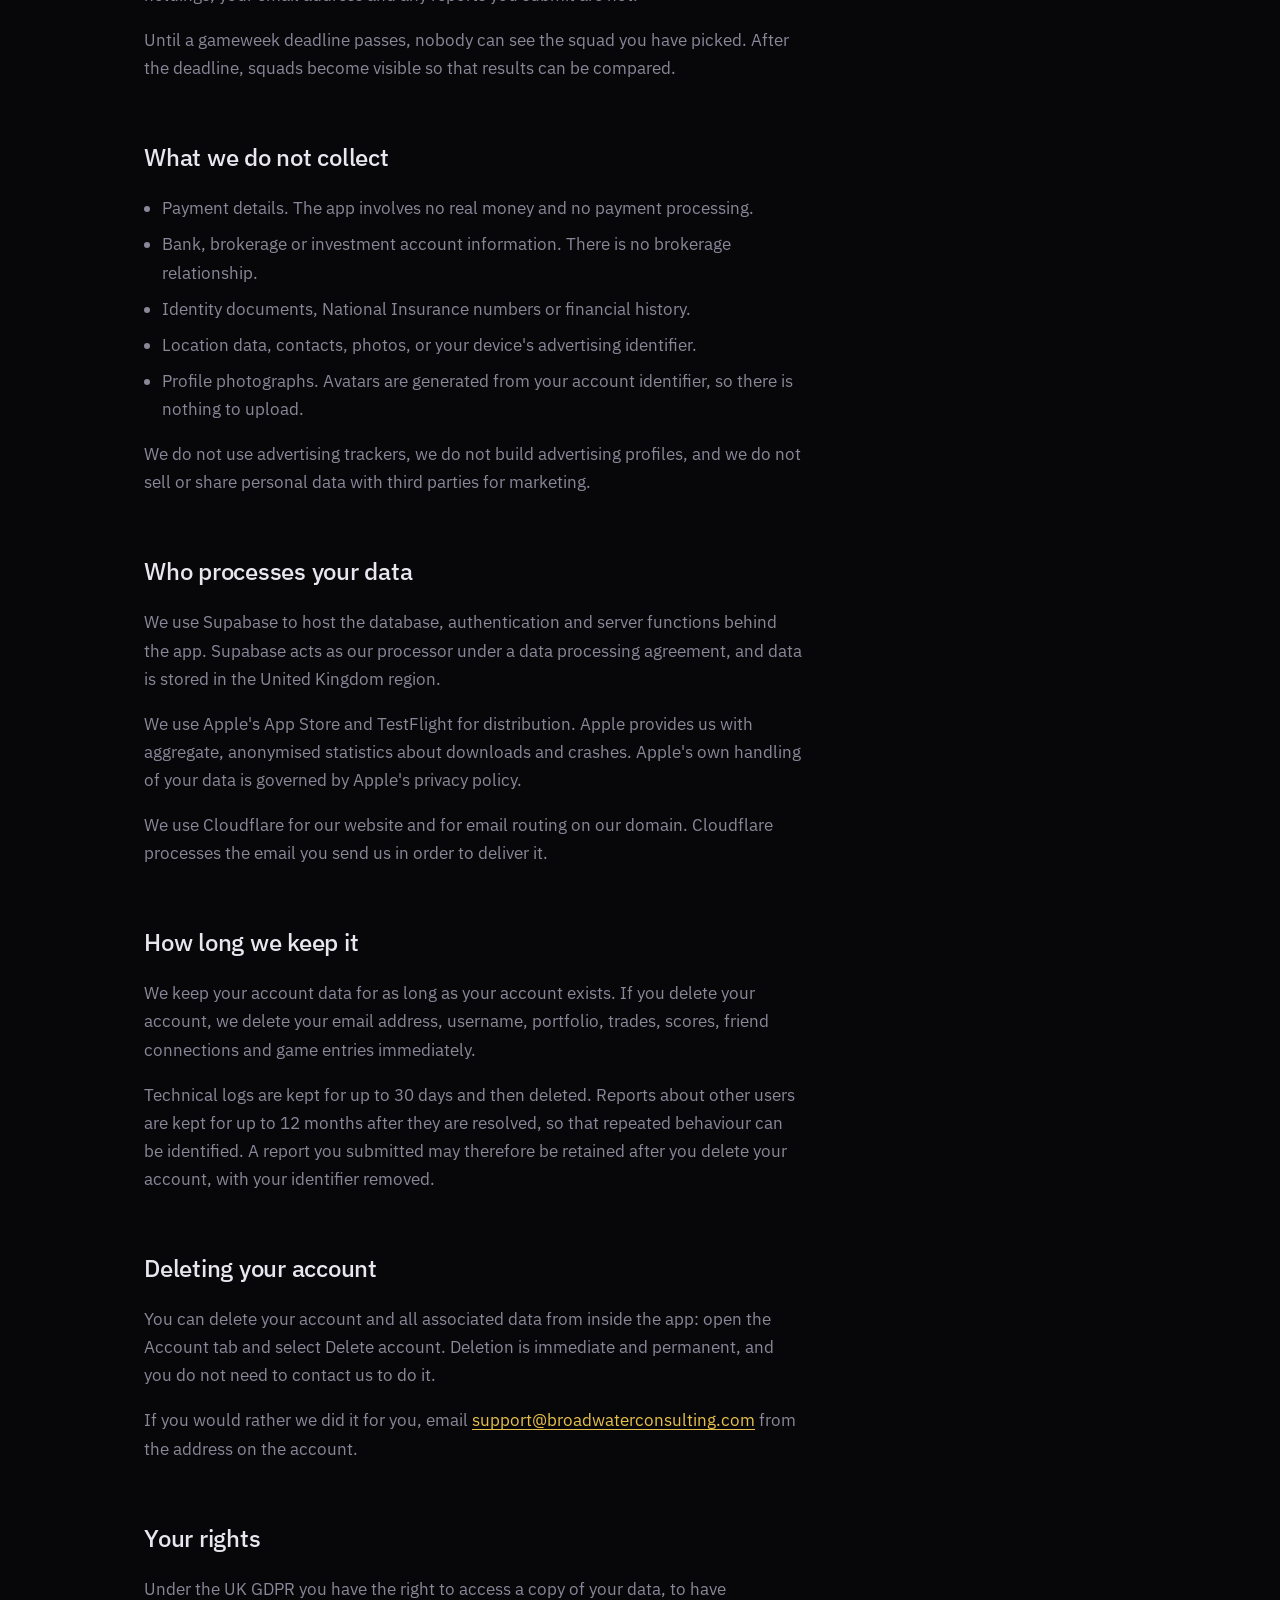
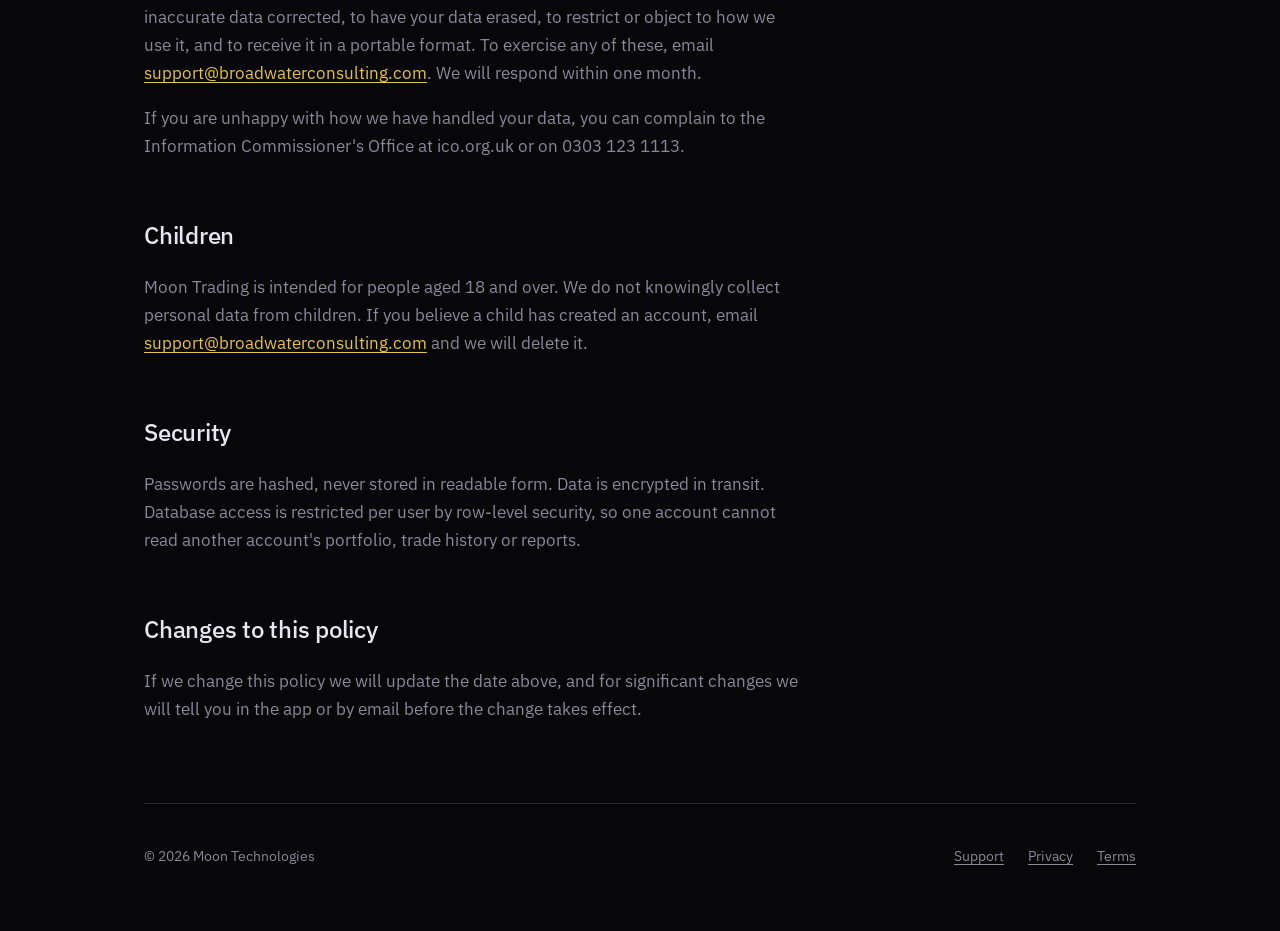
==== commit 914c9ce8: "Update contact email addresses in privacy policy" ====
--- a/privacy.html
+++ b/privacy.html
@@ -29,7 +29,7 @@
 
   <h2>Who we are</h2>
   <p>Broadwater Consulting Limited (company number 06851854), registered at 1 Park Road, Hampton Wick, Kingston upon Thames, Surrey, KT1 4AS, trading as Moon Technologies, is the data controller for the personal data described in this policy.</p>
-  <p>For any question about this policy or your data, contact <a href="mailto:privacy@moontrading.co.uk">privacy@moontrading.co.uk</a>.</p>
+  <p>For any question about this policy or your data, contact <a href="mailto:support@broadwaterconsulting.com">support@broadwaterconsulting.com</a>.</p>
 
   <h2>What we collect</h2>
   <table class="data">
@@ -72,14 +72,14 @@
 
   <h2>Deleting your account</h2>
   <p>You can delete your account and all associated data from inside the app: open the Account tab and select Delete account. Deletion is immediate and permanent, and you do not need to contact us to do it.</p>
-  <p>If you would rather we did it for you, email <a href="mailto:privacy@moontrading.co.uk">privacy@moontrading.co.uk</a> from the address on the account.</p>
+  <p>If you would rather we did it for you, email <a href="mailto:support@broadwaterconsulting.com">support@broadwaterconsulting.com</a> from the address on the account.</p>
 
   <h2>Your rights</h2>
-  <p>Under the UK GDPR you have the right to access a copy of your data, to have inaccurate data corrected, to have your data erased, to restrict or object to how we use it, and to receive it in a portable format. To exercise any of these, email <a href="mailto:privacy@moontrading.co.uk">privacy@moontrading.co.uk</a>. We will respond within one month.</p>
+  <p>Under the UK GDPR you have the right to access a copy of your data, to have inaccurate data corrected, to have your data erased, to restrict or object to how we use it, and to receive it in a portable format. To exercise any of these, email <a href="mailto:support@broadwaterconsulting.com">support@broadwaterconsulting.com</a>. We will respond within one month.</p>
   <p>If you are unhappy with how we have handled your data, you can complain to the Information Commissioner's Office at ico.org.uk or on 0303 123 1113.</p>
 
   <h2>Children</h2>
-  <p>Moon Trading is intended for people aged 18 and over. We do not knowingly collect personal data from children. If you believe a child has created an account, email <a href="mailto:privacy@moontrading.co.uk">privacy@moontrading.co.uk</a> and we will delete it.</p>
+  <p>Moon Trading is intended for people aged 18 and over. We do not knowingly collect personal data from children. If you believe a child has created an account, email <a href="mailto:support@broadwaterconsulting.com">support@broadwaterconsulting.com</a> and we will delete it.</p>
 
   <h2>Security</h2>
   <p>Passwords are hashed, never stored in readable form. Data is encrypted in transit. Database access is restricted per user by row-level security, so one account cannot read another account's portfolio, trade history or reports.</p>
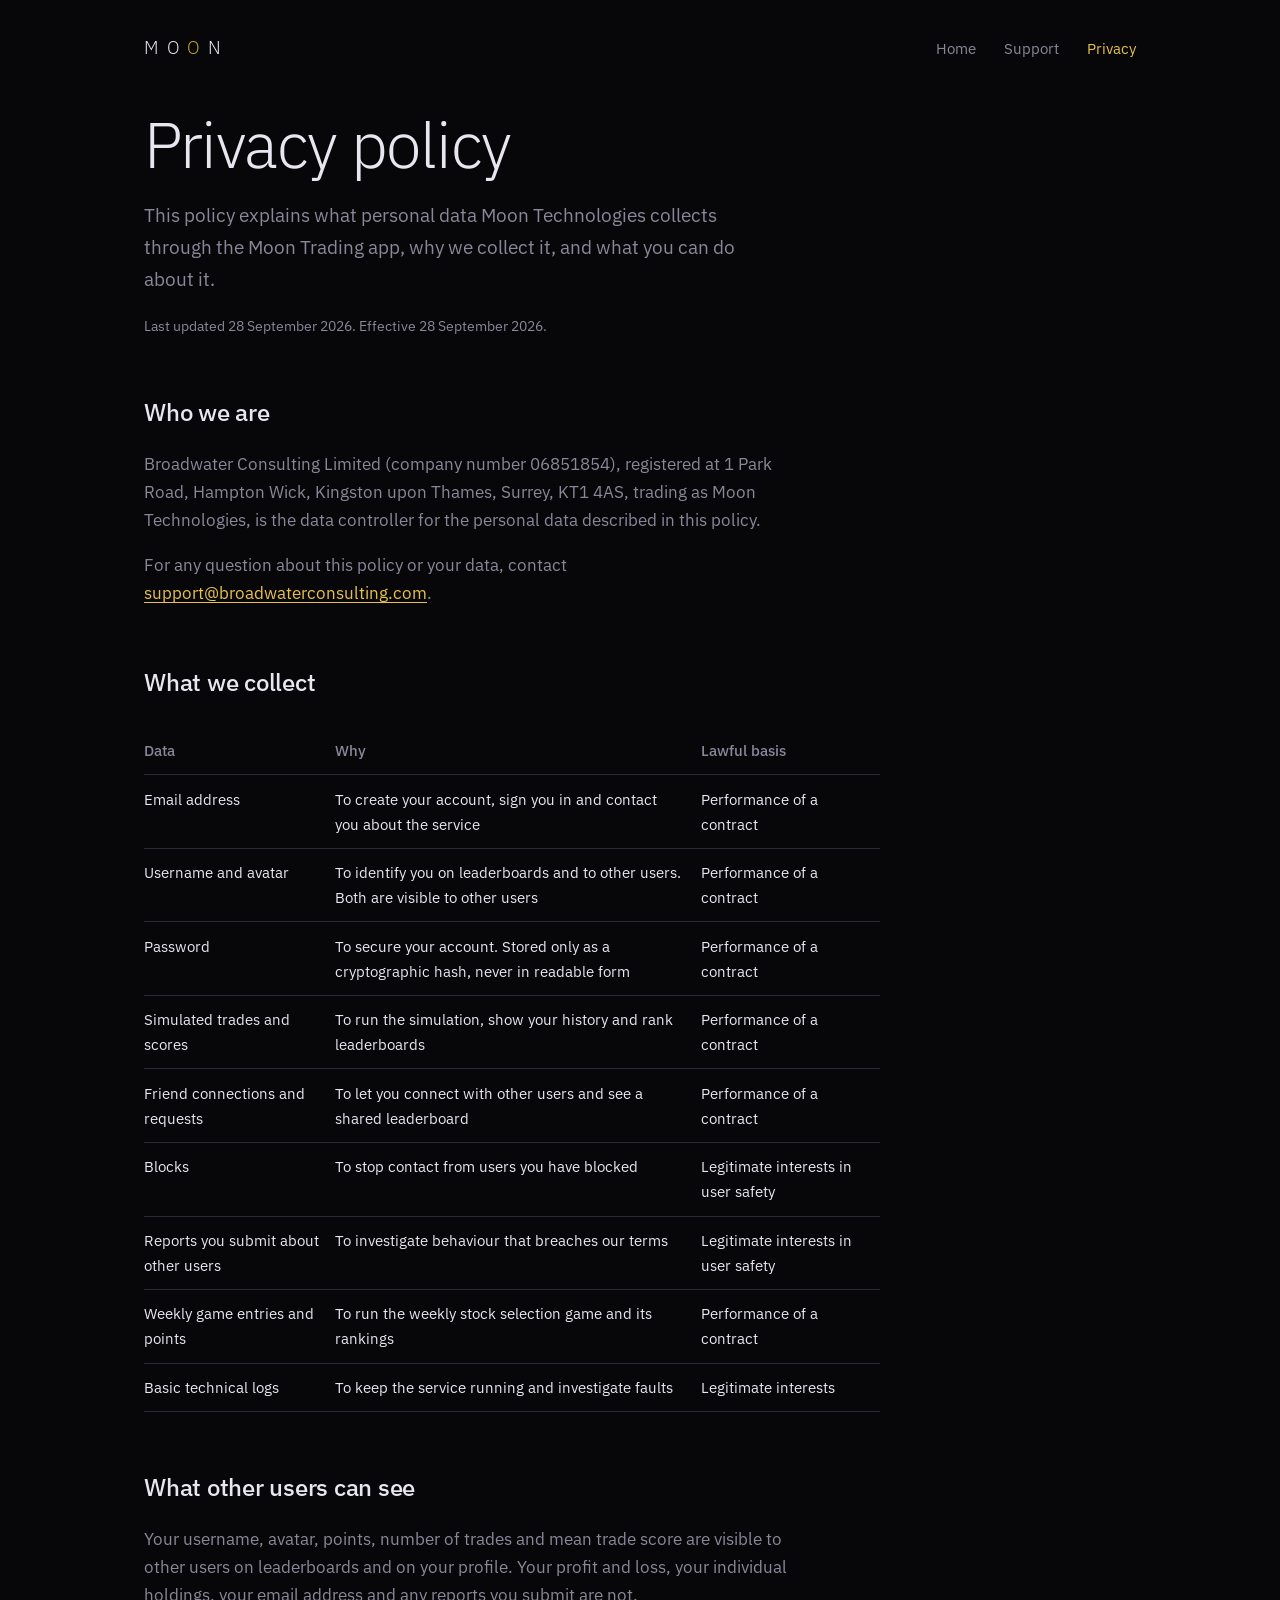
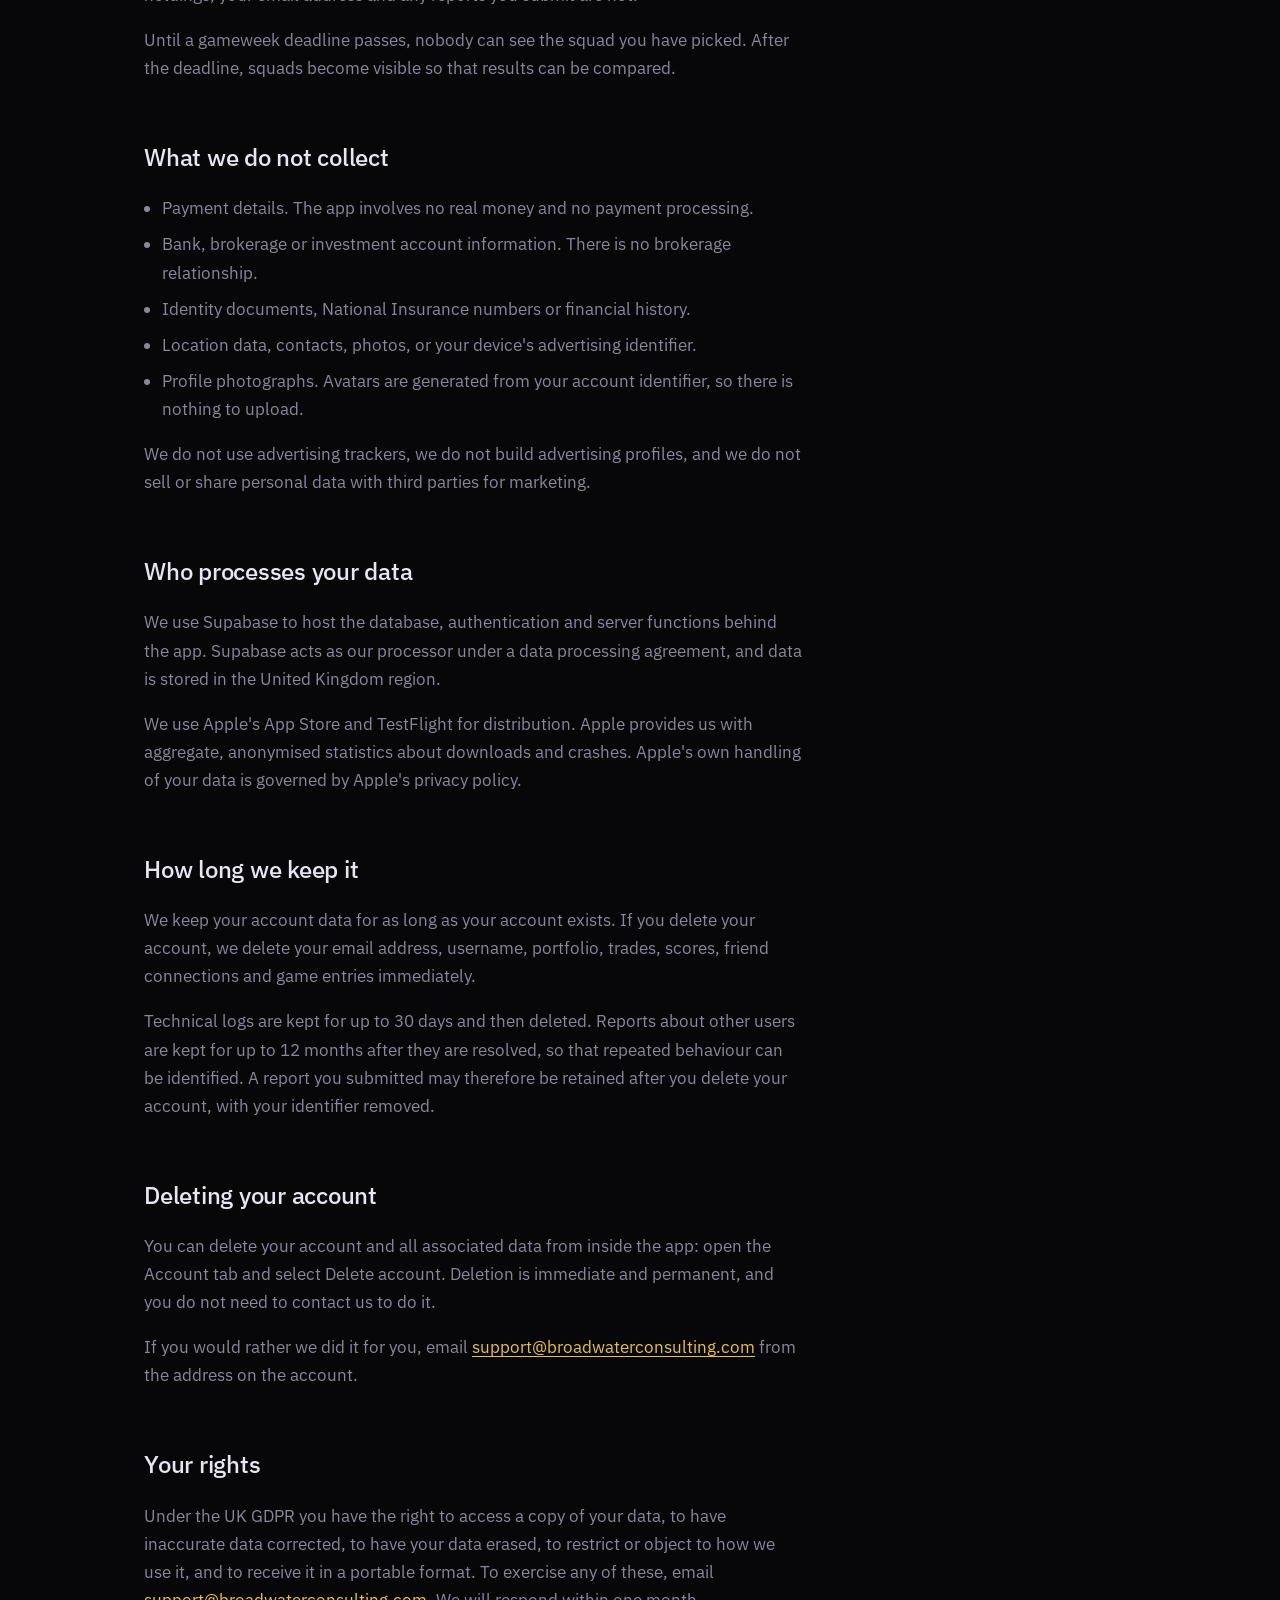
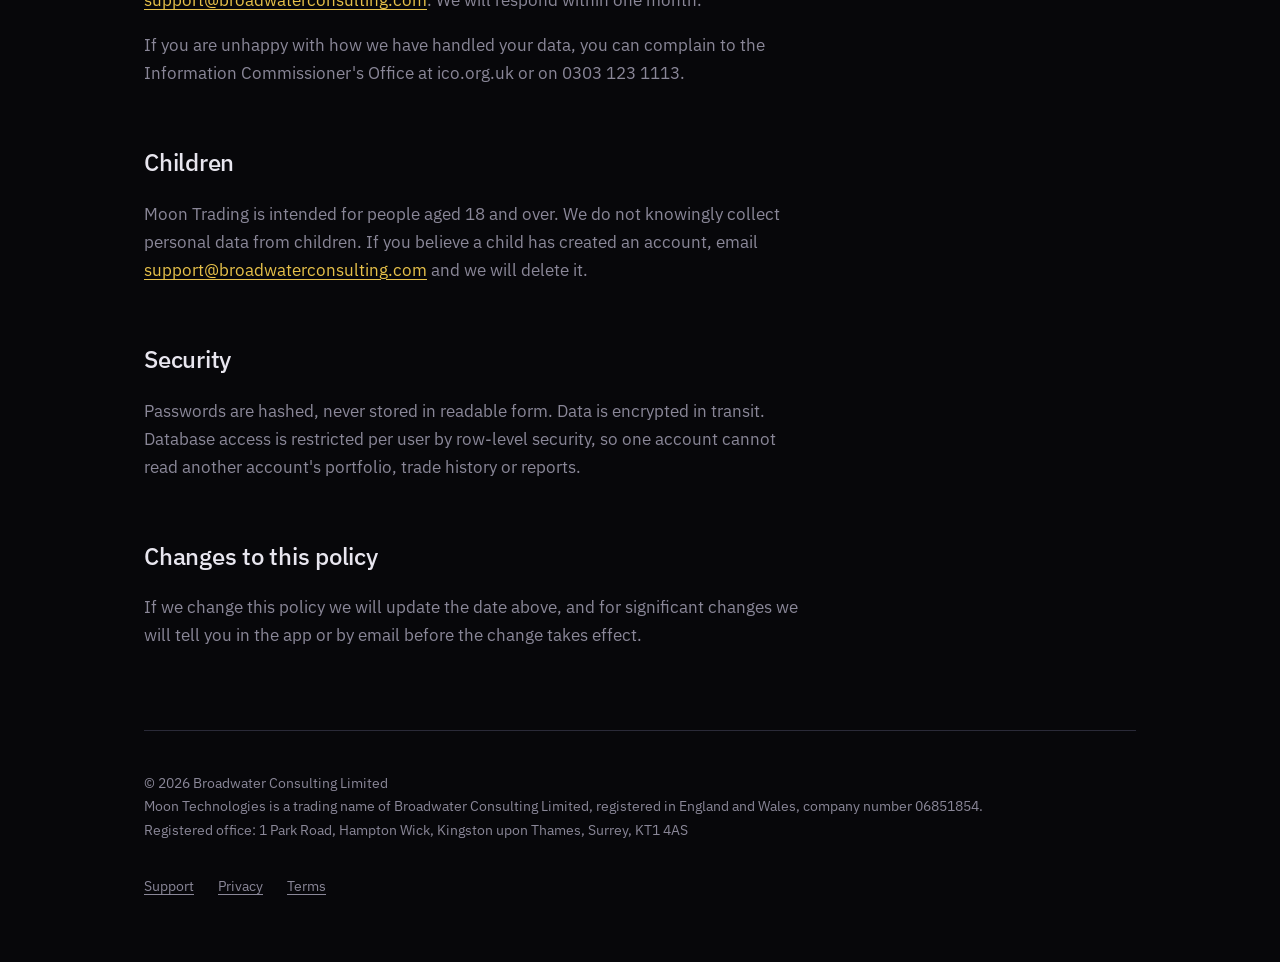
==== commit ec9af1bd: "Revise privacy policy company information Updated the privacy policy to reflect the correct company " ====
--- a/privacy.html
+++ b/privacy.html
@@ -4,7 +4,7 @@
 <meta charset="utf-8">
 <meta name="viewport" content="width=device-width, initial-scale=1">
 <title>Privacy policy | Moon Technologies</title>
-<meta name="description" content="How Moon Technologies collects, uses and stores personal data in the Moon Trading app.">
+<meta name="description" content="How Moon Technologies, a trading name of Broadwater Consulting Limited, collects, uses and stores personal data in the Moon Trading app.">
 <link rel="preconnect" href="https://fonts.googleapis.com">
 <link rel="preconnect" href="https://fonts.gstatic.com" crossorigin>
 <link href="https://fonts.googleapis.com/css2?family=IBM+Plex+Mono:wght@400;600&family=IBM+Plex+Sans:wght@300;400;500;600&display=swap" rel="stylesheet">
@@ -64,7 +64,6 @@
   <h2>Who processes your data</h2>
   <p>We use Supabase to host the database, authentication and server functions behind the app. Supabase acts as our processor under a data processing agreement, and data is stored in the United Kingdom region.</p>
   <p>We use Apple's App Store and TestFlight for distribution. Apple provides us with aggregate, anonymised statistics about downloads and crashes. Apple's own handling of your data is governed by Apple's privacy policy.</p>
-  <p>We use Cloudflare for our website and for email routing on our domain. Cloudflare processes the email you send us in order to deliver it.</p>
 
   <h2>How long we keep it</h2>
   <p>We keep your account data for as long as your account exists. If you delete your account, we delete your email address, username, portfolio, trades, scores, friend connections and game entries immediately.</p>
@@ -89,7 +88,11 @@
 </main>
 
 <footer class="site">
-  <div>&copy; 2026 Moon Technologies</div>
+  <div>
+    &copy; 2026 Broadwater Consulting Limited<br>
+    Moon Technologies is a trading name of Broadwater Consulting Limited, registered in England and Wales, company number 06851854.<br>
+    Registered office: 1 Park Road, Hampton Wick, Kingston upon Thames, Surrey, KT1 4AS
+  </div>
   <nav>
     <a href="support.html">Support</a>
     <a href="privacy.html">Privacy</a>
